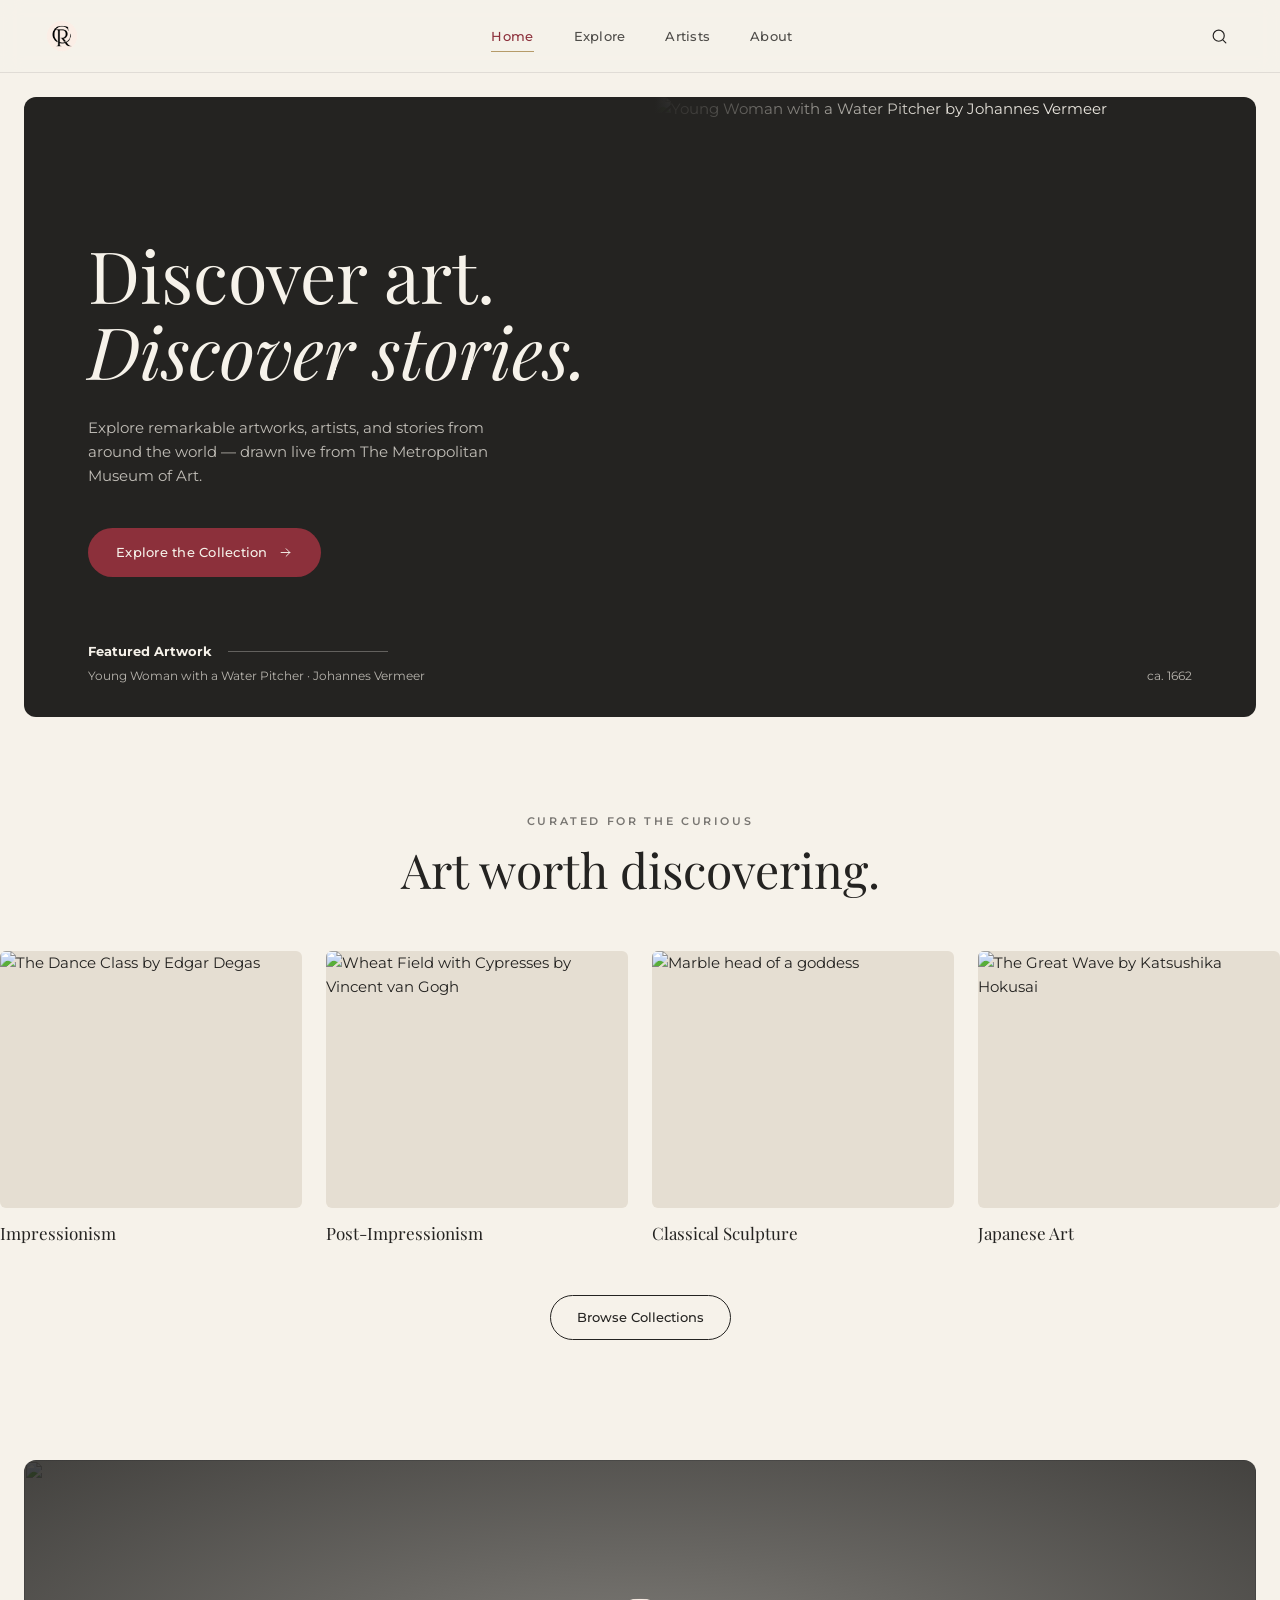
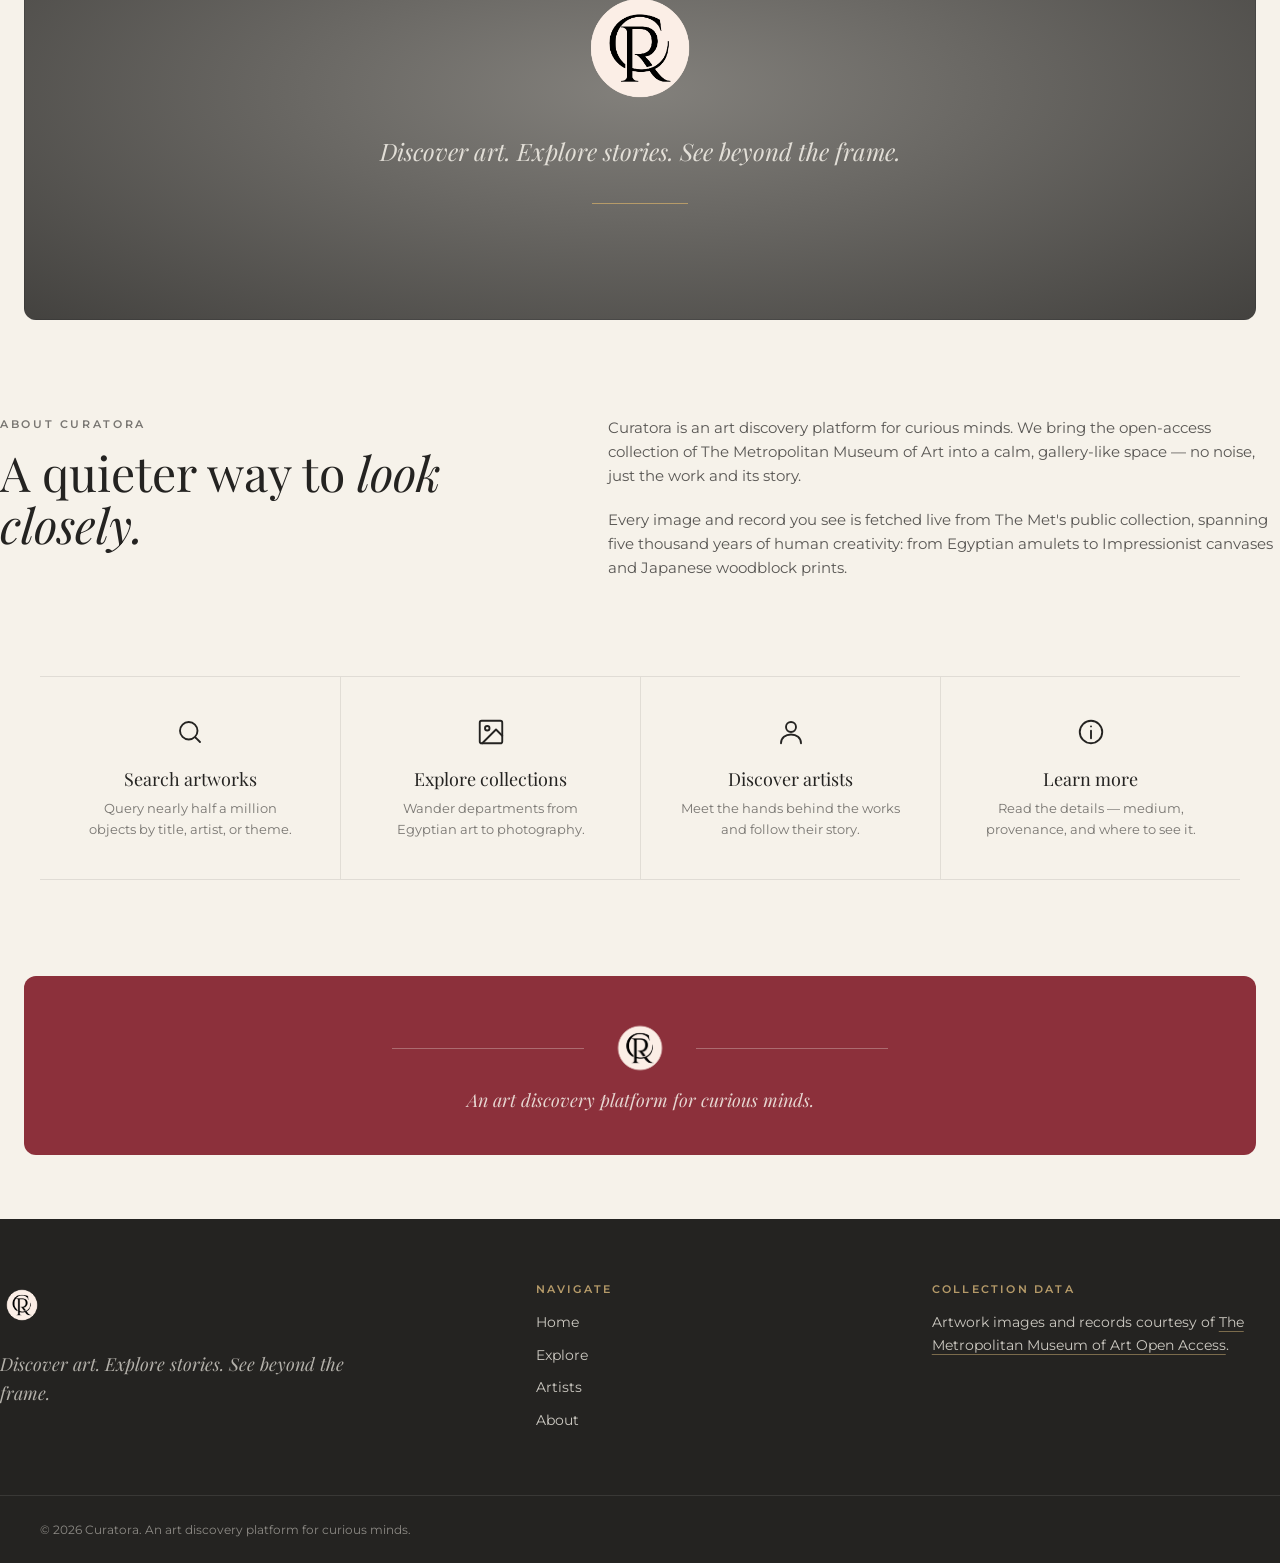
==== MIDTERM/index.html @ 81ebe9c3 "Midterm Project" ====
<!doctype html>
<html lang="en">

<head>
  <meta charset="UTF-8" />
  <meta name="viewport" content="width=device-width, initial-scale=1.0" />
  <title>Curatora · Discover art</title>
  <link rel="icon" type="image/png" href="assets/images/curatora-logo.png" />
  <link rel="stylesheet" href="assets/style.css" />
</head>

<body data-page="home">
  <header class="site-header">
    <div class="container header-inner">
      <a href="index.html" class="logo"><img class="logo-image" src="assets/images/curatora-logo.png"
          alt="Curatora" /></a>
      <nav class="nav" aria-label="Primary">
        <a href="index.html" data-nav="home">Home</a>
        <a href="explore.html" data-nav="explore">Explore</a>
        <a href="artist.html" data-nav="artist">Artists</a>
        <a href="index.html#about">About</a>
      </nav>
      <div class="header-actions">
        <a href="explore.html" class="icon-btn" aria-label="Search artworks">
          <svg width="19" height="19" viewBox="0 0 24 24" fill="none" stroke="currentColor" stroke-width="1.5"
            stroke-linecap="round">
            <circle cx="11" cy="11" r="7" />
            <path d="m20 20-3.5-3.5" />
          </svg>
        </a>
        <button class="icon-btn menu-toggle" aria-label="Open menu" aria-expanded="false">
          <svg width="18" height="18" viewBox="0 0 24 24" fill="none" stroke="currentColor" stroke-width="1.5"
            stroke-linecap="round">
            <path d="M4 7h16M4 12h16M4 17h16" />
          </svg>
        </button>
      </div>
    </div>
    <nav class="mobile-nav" aria-label="Mobile">
      <a href="index.html" data-nav="home">Home</a>
      <a href="explore.html" data-nav="explore">Explore</a>
      <a href="artist.html" data-nav="artist">Artists</a>
      <a href="index.html#about">About</a>
    </nav>
  </header>

  <main>
    <section class="frame">
      <div class="hero">
        <div class="hero-text">
          <h1 class="fade-up">Discover art.<br /><em>Discover stories.</em></h1>
          <p class="fade-up" style="animation-delay:120ms">Explore remarkable artworks, artists, and stories from around
            the world — drawn live from The Metropolitan Museum of Art.</p>
          <div class="fade-up" style="animation-delay:220ms">
            <a href="explore.html" class="btn">Explore the Collection <svg width="15" height="15" viewBox="0 0 24 24"
                fill="none" stroke="currentColor" stroke-width="1.5" stroke-linecap="round" stroke-linejoin="round">
                <path d="M5 12h14M13 6l6 6-6 6" />
              </svg></a>
          </div>
        </div>
        <div class="hero-media">
          <img src="https://images.metmuseum.org/CRDImages/ep/web-large/DP353257.jpg"
            alt="Young Woman with a Water Pitcher by Johannes Vermeer" />
        </div>
        <a href="artwork.html?id=437881" class="hero-featured">
          <span>
            <strong>Featured Artwork</strong>
            Young Woman with a Water Pitcher · Johannes Vermeer
          </span>
          <span>ca. 1662</span>
        </a>
      </div>
    </section>

    <section class="container section">
      <div class="center">
        <p class="eyebrow">Curated for the curious</p>
        <h2 class="section-title">Art worth discovering.</h2>
      </div>
      <div class="categories">
        <a class="category" href="explore.html?q=impressionism&amp;dept=11">
          <div class="media"><img src="https://images.metmuseum.org/CRDImages/ep/web-large/DP-20101-001.jpg"
              alt="The Dance Class by Edgar Degas" loading="lazy" /></div>
          <p>Impressionism <svg width="15" height="15" viewBox="0 0 24 24" fill="none" stroke="currentColor"
              stroke-width="1.5" stroke-linecap="round" stroke-linejoin="round">
              <path d="M5 12h14M13 6l6 6-6 6" />
            </svg></p>
        </a>
        <a class="category" href="explore.html?q=van%20gogh&amp;dept=11">
          <div class="media"><img src="https://images.metmuseum.org/CRDImages/ep/web-large/DP-42549-001.jpg"
              alt="Wheat Field with Cypresses by Vincent van Gogh" loading="lazy" /></div>
          <p>Post-Impressionism <svg width="15" height="15" viewBox="0 0 24 24" fill="none" stroke="currentColor"
              stroke-width="1.5" stroke-linecap="round" stroke-linejoin="round">
              <path d="M5 12h14M13 6l6 6-6 6" />
            </svg></p>
        </a>
        <a class="category" href="explore.html?q=marble&amp;dept=13">
          <div class="media"><img src="https://images.metmuseum.org/CRDImages/gr/web-large/gr10.124.1.R.jpg"
              alt="Marble head of a goddess" loading="lazy" /></div>
          <p>Classical Sculpture <svg width="15" height="15" viewBox="0 0 24 24" fill="none" stroke="currentColor"
              stroke-width="1.5" stroke-linecap="round" stroke-linejoin="round">
              <path d="M5 12h14M13 6l6 6-6 6" />
            </svg></p>
        </a>
        <a class="category" href="explore.html?q=japan&amp;dept=6">
          <div class="media"><img src="https://images.metmuseum.org/CRDImages/as/web-large/DP130155.jpg"
              alt="The Great Wave by Katsushika Hokusai" loading="lazy" /></div>
          <p>Japanese Art <svg width="15" height="15" viewBox="0 0 24 24" fill="none" stroke="currentColor"
              stroke-width="1.5" stroke-linecap="round" stroke-linejoin="round">
              <path d="M5 12h14M13 6l6 6-6 6" />
            </svg></p>
        </a>
      </div>
      <div class="center" style="margin-top:48px">
        <a href="explore.html" class="btn-outline">Browse Collections</a>
      </div>
    </section>

    <section class="highlights" id="highlights">
      <div class="container">
        <div class="section-head">
          <div>
            <p class="eyebrow">From The Met</p>
            <h2>Today's highlights</h2>
          </div>
          <a href="explore.html" class="text-link">View all artworks <svg width="15" height="15" viewBox="0 0 24 24"
              fill="none" stroke="currentColor" stroke-width="1.5" stroke-linecap="round" stroke-linejoin="round">
              <path d="M5 12h14M13 6l6 6-6 6" />
            </svg></a>
        </div>
        <div class="grid-4" id="highlights-grid"></div>
      </div>
    </section>

    <section class="frame">
      <div class="banner">
        <img
          src="https://images.unsplash.com/photo-1775598178978-475419aafea3?crop=entropy&amp;cs=tinysrgb&amp;fit=max&amp;fm=jpg&amp;q=80&amp;w=1800"
          alt="" />
        <div class="banner-inner">
          <img class="wordmark-logo" src="assets/images/curatora-logo.png" alt="Curatora" />
          <p class="tagline">Discover art. Explore stories. See beyond the frame.</p>
          <span class="gold-rule"></span>
        </div>
      </div>
    </section>

    <section class="about" id="about">
      <div class="container about-grid">
        <div>
          <p class="eyebrow">About Curatora</p>
          <h2>A quieter way to <em>look closely.</em></h2>
        </div>
        <div class="copy">
          <p>Curatora is an art discovery platform for curious minds. We bring the open-access collection of The
            Metropolitan Museum of Art into a calm, gallery-like space — no noise, just the work and its story.</p>
          <p>Every image and record you see is fetched live from The Met's public collection, spanning five thousand
            years of human creativity: from Egyptian amulets to Impressionist canvases and Japanese woodblock prints.
          </p>
        </div>
      </div>
      <div class="container">
        <div class="features">
          <div class="feature">
            <svg width="30" height="30" viewBox="0 0 24 24" fill="none" stroke="currentColor" stroke-width="1.5"
              stroke-linecap="round">
              <circle cx="11" cy="11" r="7" />
              <path d="m20 20-3.5-3.5" />
            </svg>
            <h3>Search artworks</h3>
            <p>Query nearly half a million objects by title, artist, or theme.</p>
          </div>
          <div class="feature">
            <svg width="30" height="30" viewBox="0 0 24 24" fill="none" stroke="currentColor" stroke-width="1.5"
              stroke-linecap="round" stroke-linejoin="round">
              <rect x="3" y="3" width="18" height="18" rx="1.5" />
              <circle cx="9" cy="9" r="1.8" />
              <path d="m21 15-5-5L5 21" />
            </svg>
            <h3>Explore collections</h3>
            <p>Wander departments from Egyptian art to photography.</p>
          </div>
          <div class="feature">
            <svg width="30" height="30" viewBox="0 0 24 24" fill="none" stroke="currentColor" stroke-width="1.5"
              stroke-linecap="round">
              <circle cx="12" cy="8" r="4" />
              <path d="M4 21c0-4.4 3.6-7 8-7s8 2.6 8 7" />
            </svg>
            <h3>Discover artists</h3>
            <p>Meet the hands behind the works and follow their story.</p>
          </div>
          <div class="feature">
            <svg width="30" height="30" viewBox="0 0 24 24" fill="none" stroke="currentColor" stroke-width="1.5"
              stroke-linecap="round">
              <circle cx="12" cy="12" r="9" />
              <path d="M12 11v6M12 7.5v.01" />
            </svg>
            <h3>Learn more</h3>
            <p>Read the details — medium, provenance, and where to see it.</p>
          </div>
        </div>
      </div>
      <div class="frame last" style="padding-top:96px">
        <div class="band">
          <div class="row"><span></span><img class="wordmark-logo" src="assets/images/curatora-logo.png"
              alt="Curatora" /><span></span></div>
          <p class="tagline">An art discovery platform for curious minds.</p>
        </div>
      </div>
    </section>
  </main>

  <footer class="site-footer">
    <div class="container footer-grid">
      <div>
        <a href="index.html" class="logo"><img class="logo-image" src="assets/images/curatora-logo.png"
            alt="Curatora" /></a>
        <p class="tagline">Discover art. Explore stories. See beyond the frame.</p>
      </div>
      <div>
        <h3>Navigate</h3>
        <ul>
          <li><a href="index.html">Home</a></li>
          <li><a href="explore.html">Explore</a></li>
          <li><a href="artist.html">Artists</a></li>
          <li><a href="index.html#about">About</a></li>
        </ul>
      </div>
      <div>
        <h3>Collection data</h3>
        <p>Artwork images and records courtesy of
          <a href="https://www.metmuseum.org/about-the-met/policies-and-documents/open-access" target="_blank"
            rel="noreferrer">The Metropolitan Museum of Art Open Access</a>.
        </p>
      </div>
    </div>
    <div class="footer-bottom">
      <div class="container">© <span id="year">2026</span> Curatora. An art discovery platform for curious minds.</div>
    </div>
  </footer>

  <script src="assets/main.js"></script>
</body>

</html>
---- MIDTERM/assets/style.css ----
@import url('https://fonts.googleapis.com/css2?family=Montserrat:wght@300;400;500;600&family=Playfair+Display:ital,wght@0,400;0,500;0,600;1,400;1,500&display=swap');

:root {
  --ivory: #f6f2ea;
  --charcoal: #242321;
  --burgundy: #8c303b;
  --burgundy-dark: #74262f;
  --gold: #b69b69;
  --beige: #e5ded2;
  --line: rgba(36, 35, 33, 0.1);
  --muted: rgba(36, 35, 33, 0.65);
  --serif: 'Playfair Display', Georgia, serif;
  --sans: 'Montserrat', system-ui, sans-serif;
}

*, *::before, *::after { box-sizing: border-box; }
* { margin: 0; padding: 0; }
html { scroll-behavior: smooth; }
body {
  background: var(--ivory);
  color: var(--charcoal);
  font-family: var(--sans);
  font-size: 15px;
  line-height: 1.6;
  -webkit-font-smoothing: antialiased;
  min-height: 100vh;
  display: flex;
  flex-direction: column;
}
main { flex: 1; }
img { display: block; max-width: 100%; }
a { color: inherit; text-decoration: none; }
button, input { font: inherit; color: inherit; }
button { cursor: pointer; background: none; border: 0; }
::selection { background: var(--burgundy); color: var(--ivory); }
h1, h2, h3 { font-family: var(--serif); font-weight: 400; line-height: 1.1; }
em { font-style: italic; }
.sr-only { position: absolute; width: 1px; height: 1px; overflow: hidden; clip: rect(0 0 0 0); white-space: nowrap; }

.container { max-width: 1280px; margin: 0 auto; padding: 0 24px; }
.frame { padding: 16px 16px 0; }
.frame > * { max-width: 1400px; margin: 0 auto; border-radius: 12px; overflow: hidden; }
@media (min-width: 768px) {
  .container { padding: 0 40px; }
  .frame { padding: 24px 24px 0; }
}

/* ---------- Header ---------- */
.site-header {
  position: sticky; top: 0; z-index: 40;
  background: rgba(246, 242, 234, 0.9);
  backdrop-filter: blur(10px);
  border-bottom: 1px solid var(--line);
}
.header-inner { height: 72px; display: flex; align-items: center; justify-content: space-between; }
.logo { display: inline-flex; align-items: center; }
.logo-image { display: block; width: 44px; height: 44px; object-fit: contain; }
.nav { display: none; gap: 40px; }
.nav a {
  position: relative; padding: 4px 0;
  font-size: 13px; font-weight: 500; letter-spacing: 0.02em;
  color: rgba(36, 35, 33, 0.8); transition: color 0.2s;
}
.nav a::after {
  content: ''; position: absolute; left: 0; bottom: -2px;
  height: 1px; width: 0; background: var(--gold); transition: width 0.3s;
}
.nav a:hover, .nav a.active { color: var(--burgundy); }
.nav a.active::after { width: 100%; }
.header-actions { display: flex; gap: 8px; }
.icon-btn {
  width: 40px; height: 40px; border-radius: 50%;
  display: grid; place-items: center; transition: background 0.2s;
}
.icon-btn:hover { background: var(--beige); }
.mobile-nav { display: none; border-top: 1px solid var(--line); padding: 12px 24px 16px; }
.mobile-nav.open { display: block; }
.mobile-nav a { display: block; padding: 10px 0; font-family: var(--serif); font-size: 20px; }
.mobile-nav a.active { color: var(--burgundy); }
@media (min-width: 768px) {
  .nav { display: flex; }
  .menu-toggle, .mobile-nav, .mobile-nav.open { display: none; }
}

/* ---------- Shared elements ---------- */
.eyebrow {
  font-size: 11px; font-weight: 600; letter-spacing: 0.24em;
  text-transform: uppercase; color: rgba(36, 35, 33, 0.6);
}
.btn {
  display: inline-flex; align-items: center; gap: 10px;
  background: var(--burgundy); color: var(--ivory);
  padding: 14px 28px; border-radius: 999px;
  font-size: 13px; font-weight: 500; letter-spacing: 0.02em;
  transition: background 0.2s;
}
.btn:hover { background: var(--burgundy-dark); }
.btn svg { transition: transform 0.2s; }
.btn:hover svg { transform: translateX(4px); }
.btn-outline {
  display: inline-flex; border: 1px solid var(--charcoal);
  padding: 11px 26px; border-radius: 999px;
  font-size: 13px; font-weight: 500; transition: all 0.2s;
}
.btn-outline:hover { background: var(--charcoal); color: var(--ivory); }
.btn-outline:disabled { opacity: 0.5; cursor: default; }
.text-link { display: inline-flex; align-items: center; gap: 8px; font-size: 13px; font-weight: 500; color: var(--burgundy); }
.center { text-align: center; }
.section { padding: 96px 0; }
.section-head { display: flex; flex-wrap: wrap; justify-content: space-between; align-items: flex-end; gap: 16px; }
.section-head h2 { font-size: 34px; margin-top: 10px; }

@keyframes fade-up { from { opacity: 0; transform: translateY(12px); } to { opacity: 1; transform: none; } }
.fade-up { animation: fade-up 0.7s cubic-bezier(0.2, 0.7, 0.2, 1) both; }
@keyframes pulse { 50% { opacity: 0.5; } }

/* ---------- Cards ---------- */
.card { display: block; animation: fade-up 0.6s both; }
.card-media { overflow: hidden; border-radius: 6px; background: var(--beige); }
.card-media img { width: 100%; transition: transform 0.7s ease-out; }
.card:hover .card-media img { transform: scale(1.04); }
.card h3 { margin-top: 12px; font-size: 17px; line-height: 1.35; transition: color 0.2s; }
.card:hover h3 { color: var(--burgundy); }
.card p { font-size: 12.5px; color: var(--muted); }
.card p span { opacity: 0.7; }
.card.cover .card-media img { aspect-ratio: 4 / 5; object-fit: cover; }
.card.square .card-media img { aspect-ratio: 1; object-fit: cover; }

.grid-4 { display: grid; grid-template-columns: repeat(2, 1fr); gap: 24px; margin-top: 40px; }
@media (min-width: 768px) { .grid-4 { grid-template-columns: repeat(4, 1fr); } }

.masonry { columns: 2; column-gap: 24px; }
.masonry > * { break-inside: avoid; margin-bottom: 32px; }
@media (min-width: 768px) { .masonry { columns: 3; } }
@media (min-width: 1024px) { .masonry { columns: 4; } }

.skeleton { animation: pulse 1.6s infinite; }
.skeleton .block { background: var(--beige); border-radius: 6px; height: 224px; }
.skeleton.tall .block { height: 320px; }
.skeleton .line { background: var(--beige); border-radius: 4px; height: 14px; margin-top: 12px; width: 75%; }
.skeleton .line.short { width: 50%; height: 11px; margin-top: 8px; }

.notice { max-width: 440px; margin: 0 auto; padding: 80px 0; text-align: center; }
.notice h2 { font-size: 26px; }
.notice p { margin-top: 12px; font-size: 14px; color: var(--muted); }
.notice a, .notice button { color: var(--burgundy); text-decoration: underline; text-underline-offset: 4px; }
.load-more { text-align: center; margin-top: 24px; }
.pagination { display: flex; justify-content: center; align-items: center; flex-wrap: wrap; gap: 8px; margin: 32px 0 64px; }
.pagination[hidden] { display: none; }
.page-button { min-width: 40px; height: 40px; padding: 0 12px; border: 1px solid var(--line); border-radius: 999px; font-size: 12px; transition: all 0.2s; }
.page-button:hover:not(:disabled) { border-color: var(--burgundy); color: var(--burgundy); }
.page-button.active { background: var(--burgundy); border-color: var(--burgundy); color: var(--ivory); }
.page-button:disabled { opacity: 0.4; cursor: default; }
.page-arrow { padding: 0 18px; }

/* ---------- Home ---------- */
.hero { position: relative; display: grid; background: var(--charcoal); color: var(--ivory); }
.hero-text { position: relative; z-index: 1; padding: 64px 32px; display: flex; flex-direction: column; justify-content: center; }
.hero h1 { font-size: 48px; line-height: 1.05; }
.hero p { margin: 28px 0 40px; max-width: 440px; color: rgba(246, 242, 234, 0.75); }
.hero-media { position: relative; min-height: 420px; }
.hero-media img { position: absolute; inset: 0; width: 100%; height: 100%; object-fit: cover; }
.hero-media::after { content: ''; position: absolute; inset: 0; background: linear-gradient(to top, var(--charcoal), transparent 50%); }
.hero-featured {
  position: relative; z-index: 1; display: flex; justify-content: space-between; align-items: flex-end;
  gap: 24px; padding: 24px 32px; font-size: 12px; color: rgba(246, 242, 234, 0.7);
  border-top: 1px solid rgba(246, 242, 234, 0.15);
}
.hero-featured strong { display: flex; align-items: center; gap: 16px; font-size: 13px; color: var(--ivory); margin-bottom: 4px; }
.hero-featured strong::after { content: ''; display: none; height: 1px; width: 160px; background: rgba(246, 242, 234, 0.3); transition: all 0.3s; }
.hero-featured:hover strong::after { width: 220px; background: var(--gold); }
@media (min-width: 768px) {
  .hero { grid-template-columns: 1.05fr 1fr; min-height: 620px; }
  .hero-text { padding: 64px; }
  .hero h1 { font-size: 72px; }
  .hero-media::after { background: linear-gradient(to right, var(--charcoal), rgba(36, 35, 33, 0.1) 45%, transparent); }
  .hero-featured { position: absolute; left: 64px; right: 64px; bottom: 0; padding: 32px 0; border: 0; }
  .hero-featured strong::after { display: block; }
}

.categories { display: grid; grid-template-columns: repeat(2, 1fr); gap: 20px; margin-top: 56px; }
@media (min-width: 768px) { .categories { grid-template-columns: repeat(4, 1fr); gap: 24px; } }
.category .media { aspect-ratio: 4 / 3.4; overflow: hidden; border-radius: 6px; background: var(--beige); }
.category img { width: 100%; height: 100%; object-fit: cover; transition: transform 0.7s; }
.category:hover img { transform: scale(1.05); }
.category p { margin-top: 12px; font-family: var(--serif); font-size: 17px; display: flex; justify-content: space-between; align-items: center; }
.category p svg { color: var(--burgundy); opacity: 0; transform: translateX(-8px); transition: all 0.3s; }
.category:hover p svg { opacity: 1; transform: none; }
.section-title { font-size: 40px; margin-top: 12px; }
@media (min-width: 768px) { .section-title { font-size: 48px; } }

.highlights { background: rgba(229, 222, 210, 0.4); border-top: 1px solid var(--line); border-bottom: 1px solid var(--line); padding: 80px 0; }

.banner { position: relative; min-height: 460px; display: flex; align-items: center; justify-content: center; text-align: center; color: var(--ivory); }
.banner img { position: absolute; inset: 0; width: 100%; height: 100%; object-fit: cover; }
.banner::before { content: ''; position: absolute; inset: 0; z-index: 1; background: radial-gradient(ellipse at center, rgba(36, 35, 33, 0.55), rgba(36, 35, 33, 0.85)); }
.banner-inner { position: relative; z-index: 2; padding: 0 24px; }
.banner .wordmark-logo { position: relative; inset: auto; width: 112px; height: 112px; margin: 0 auto; object-fit: contain; }
.tagline { font-family: var(--serif); font-style: italic; font-size: 20px; margin-top: 12px; opacity: 0.85; }
.gold-rule { display: block; width: 96px; height: 1px; background: var(--gold); margin: 32px auto 0; }
@media (min-width: 768px) { .banner .wordmark-logo { width: 144px; height: 144px; } .tagline { font-size: 24px; } }

.about { scroll-margin-top: 80px; }
.about-grid { display: grid; gap: 48px; padding: 96px 0; }
.about-grid h2 { font-size: 40px; margin-top: 12px; }
.about-grid .copy p { color: rgba(36, 35, 33, 0.75); }
.about-grid .copy p + p { margin-top: 20px; }
@media (min-width: 768px) { .about-grid { grid-template-columns: 1fr 1.2fr; } .about-grid h2 { font-size: 48px; } }
.features { display: grid; grid-template-columns: repeat(2, 1fr); border-top: 1px solid var(--line); border-bottom: 1px solid var(--line); }
.feature { padding: 40px 12px; text-align: center; }
.feature:nth-child(even) { border-left: 1px solid var(--line); }
.feature:nth-child(n + 3) { border-top: 1px solid var(--line); }
.feature svg { margin: 0 auto; }
.feature h3 { font-size: 18px; margin-top: 16px; }
.feature p { max-width: 220px; margin: 8px auto 0; font-size: 13px; color: rgba(36, 35, 33, 0.6); }
@media (min-width: 768px) {
  .features { grid-template-columns: repeat(4, 1fr); }
  .feature { padding: 40px 24px; }
  .feature + .feature { border-left: 1px solid var(--line); }
  .feature:nth-child(n + 3) { border-top: 0; }
}
.band { background: var(--burgundy); color: var(--ivory); text-align: center; padding: 40px 24px; }
.band .row { display: flex; align-items: center; justify-content: center; gap: 24px; }
.band .row span { display: none; height: 1px; flex: 1; max-width: 192px; background: rgba(246, 242, 234, 0.3); }
.band .wordmark-logo { display: block; width: 64px; height: 64px; object-fit: contain; }
.band .tagline { font-size: 18px; margin-top: 6px; }
@media (min-width: 768px) { .band .row span { display: block; } }
.frame.last { padding-bottom: 64px; }

/* ---------- Footer ---------- */
.site-footer { background: var(--charcoal); color: rgba(246, 242, 234, 0.8); }
.footer-grid { display: grid; gap: 48px; padding: 64px 0; }
@media (min-width: 768px) { .footer-grid { grid-template-columns: 1.4fr 1fr 1fr; } }
.site-footer .tagline { font-size: 18px; max-width: 360px; margin-top: 16px; }
.site-footer h3 { font-family: var(--sans); font-size: 11px; font-weight: 600; letter-spacing: 0.2em; text-transform: uppercase; color: var(--gold); }
.site-footer ul { list-style: none; margin-top: 16px; font-size: 14px; }
.site-footer li + li { margin-top: 10px; }
.site-footer a:hover { color: var(--ivory); }
.site-footer p { font-size: 14px; margin-top: 16px; }
.site-footer p a { text-decoration: underline; text-decoration-color: rgba(182, 155, 105, 0.6); text-underline-offset: 4px; }
.footer-bottom { border-top: 1px solid rgba(246, 242, 234, 0.1); padding: 24px 0; font-size: 12px; color: rgba(246, 242, 234, 0.5); }

/* ---------- Explore ---------- */
.page-hero { position: relative; background: var(--charcoal); color: var(--ivory); overflow: hidden; }
.page-hero img { position: absolute; inset: 0; width: 100%; height: 100%; object-fit: cover; object-position: 70% 40%; }
.page-hero::before { content: ''; position: absolute; inset: 0; z-index: 1; background: linear-gradient(to right, rgba(36, 35, 33, 0.95), rgba(36, 35, 33, 0.7) 50%, rgba(36, 35, 33, 0.1)); }
.page-hero .container { position: relative; z-index: 2; padding-top: 96px; padding-bottom: 96px; }
.page-hero h1 { font-size: 48px; line-height: 1.05; }
.page-hero p { margin-top: 20px; max-width: 280px; font-size: 14px; color: rgba(246, 242, 234, 0.8); }
@media (min-width: 768px) { .page-hero .container { padding-top: 128px; padding-bottom: 128px; } .page-hero h1 { font-size: 60px; } }

.search-bar {
  display: flex; align-items: center; gap: 8px;
  background: var(--ivory); border: 1px solid var(--line); border-radius: 999px;
  padding: 6px 6px 6px 20px;
}
.search-bar:focus-within { border-color: rgba(36, 35, 33, 0.4); }
.search-bar.floating { position: relative; z-index: 3; margin-top: -28px; box-shadow: 0 12px 40px -12px rgba(36, 35, 33, 0.25); }
.search-bar > svg { flex-shrink: 0; opacity: 0.5; }
.search-bar input { flex: 1; min-width: 0; background: none; border: 0; outline: 0; padding: 10px 4px; font-size: 14px; }
.search-bar input::placeholder { color: rgba(36, 35, 33, 0.45); }
.search-submit { width: 44px; height: 44px; flex-shrink: 0; border-radius: 50%; display: grid; place-items: center; background: var(--burgundy); color: var(--ivory); transition: background 0.2s; }
.search-submit:hover { background: var(--burgundy-dark); }
.search-clear { font-size: 12px; color: var(--muted); padding: 0 8px; }
.search-clear:hover { color: var(--burgundy); }

.chips { display: flex; flex-wrap: wrap; gap: 10px; margin-top: 32px; }
.chip { border: 1px solid rgba(36, 35, 33, 0.15); border-radius: 999px; padding: 8px 16px; font-size: 12.5px; font-weight: 500; color: rgba(36, 35, 33, 0.8); transition: all 0.2s; }
.chip:hover { border-color: rgba(36, 35, 33, 0.4); }
.chip.active { background: var(--burgundy); border-color: var(--burgundy); color: var(--ivory); }
.result-count { margin-top: 32px; padding-bottom: 16px; border-bottom: 1px solid var(--line); font-size: 13px; color: rgba(36, 35, 33, 0.6); }
.results { padding: 40px 0; }

/* ---------- Artwork ---------- */
.back-link { display: inline-flex; align-items: center; gap: 8px; margin-top: 32px; font-size: 12.5px; font-weight: 500; color: rgba(36, 35, 33, 0.6); }
.back-link:hover { color: var(--burgundy); }
.detail { display: grid; gap: 48px; padding: 40px 0; }
@media (min-width: 768px) { .detail { grid-template-columns: 1.15fr 1fr; gap: 64px; padding: 56px 0; } }
.detail-media { position: relative; min-height: 360px; display: flex; align-items: center; justify-content: center; background: rgba(229, 222, 210, 0.6); border-radius: 8px; padding: 24px; }
.detail-media img { max-height: 70vh; width: auto; border-radius: 2px; box-shadow: 0 24px 60px -20px rgba(36, 35, 33, 0.45); }
.expand { position: absolute; top: 16px; right: 16px; width: 40px; height: 40px; border-radius: 50%; display: grid; place-items: center; background: rgba(246, 242, 234, 0.9); opacity: 0; transition: opacity 0.2s; }
.detail-media:hover .expand, .expand:focus { opacity: 1; }
@media (min-width: 768px) { .detail-media { padding: 40px; } }
.thumbs { display: flex; gap: 12px; margin-top: 16px; overflow-x: auto; }
.thumbs button { width: 64px; height: 64px; flex-shrink: 0; border: 2px solid transparent; border-radius: 4px; overflow: hidden; opacity: 0.7; }
.thumbs button.active { border-color: var(--burgundy); opacity: 1; }
.thumbs img { width: 100%; height: 100%; object-fit: cover; }
.detail-info { padding-top: 16px; }
.badge { font-size: 11px; font-weight: 600; letter-spacing: 0.22em; text-transform: uppercase; color: var(--gold); margin-bottom: 16px; }
.detail-info h1 { font-size: 36px; line-height: 1.15; }
@media (min-width: 768px) { .detail-info h1 { font-size: 44px; } }
.detail-artist { display: inline-block; margin-top: 12px; font-family: var(--serif); font-size: 20px; color: rgba(36, 35, 33, 0.85); }
a.detail-artist:hover { color: var(--burgundy); }
.detail-bio { font-size: 13px; color: rgba(36, 35, 33, 0.55); margin-top: 4px; }
.detail-meta { font-size: 13px; color: rgba(36, 35, 33, 0.7); margin-top: 16px; }
.facts { margin-top: 32px; padding-top: 32px; border-top: 1px solid var(--line); }
.fact { display: flex; gap: 16px; font-size: 13.5px; }
.fact + .fact { margin-top: 16px; }
.fact svg { flex-shrink: 0; margin-top: 2px; opacity: 0.5; }
.fact dt { display: inline; font-weight: 500; }
.fact dd { display: inline; color: rgba(36, 35, 33, 0.7); }
.tags { display: flex; flex-wrap: wrap; gap: 8px; margin-top: 32px; }
.tag { border: 1px solid rgba(36, 35, 33, 0.15); border-radius: 999px; padding: 6px 12px; font-size: 12px; color: rgba(36, 35, 33, 0.75); transition: all 0.2s; }
.tag:hover { border-color: var(--burgundy); color: var(--burgundy); }
.detail-info .btn { margin-top: 40px; }
.related { border-top: 1px solid var(--line); padding: 64px 0; }
.related h2 { font-size: 30px; }

/* ---------- Artists ---------- */
.artists-intro { display: grid; gap: 40px; align-items: end; padding: 80px 0; border-bottom: 1px solid var(--line); }
.artists-intro h1 { font-size: 48px; margin-top: 16px; }
.artists-intro p { margin-top: 20px; max-width: 440px; color: rgba(36, 35, 33, 0.7); }
@media (min-width: 768px) { .artists-intro { grid-template-columns: 1.2fr 1fr; } .artists-intro h1 { font-size: 60px; } }
.artist-grid { display: grid; gap: 48px 32px; padding: 64px 0; }
@media (min-width: 640px) { .artist-grid { grid-template-columns: repeat(2, 1fr); } }
@media (min-width: 1024px) { .artist-grid { grid-template-columns: repeat(3, 1fr); } }
.artist-tile .media { position: relative; aspect-ratio: 4 / 3; border-radius: 6px; overflow: hidden; background: var(--beige); }
.artist-tile .media img { width: 100%; height: 100%; object-fit: cover; transition: transform 0.7s; animation: fade-up 0.6s both; }
.artist-tile:hover .media img { transform: scale(1.05); }
.artist-tile .num { position: absolute; top: 16px; left: 16px; background: rgba(246, 242, 234, 0.9); border-radius: 999px; padding: 4px 10px; font-size: 11px; font-weight: 500; }
.artist-tile .row { display: flex; justify-content: space-between; gap: 16px; margin-top: 16px; }
.artist-tile h2 { font-size: 24px; transition: color 0.2s; }
.artist-tile:hover h2 { color: var(--burgundy); }
.artist-tile .bio { font-size: 12.5px; color: rgba(36, 35, 33, 0.55); margin-top: 4px; min-height: 1.5em; }
.artist-tile .row svg { color: var(--burgundy); margin-top: 8px; flex-shrink: 0; transition: transform 0.2s; }
.artist-tile:hover .row svg { transform: translateX(4px); }

.profile-hero { background: var(--charcoal); color: var(--ivory); }
.profile-grid { display: grid; gap: 48px; align-items: center; padding: 64px 0; }
@media (min-width: 768px) { .profile-grid { grid-template-columns: 1fr 1.1fr; padding: 80px 0; } }
.profile-hero .crumb { font-size: 11px; font-weight: 600; letter-spacing: 0.24em; text-transform: uppercase; color: var(--gold); }
.profile-hero h1 { font-size: 48px; margin-top: 16px; line-height: 1.05; }
@media (min-width: 768px) { .profile-hero h1 { font-size: 60px; } }
.profile-hero .bio { font-family: var(--serif); font-style: italic; font-size: 18px; color: rgba(246, 242, 234, 0.75); margin-top: 16px; }
.profile-facts { display: grid; grid-template-columns: repeat(2, 1fr); gap: 24px; max-width: 380px; margin-top: 32px; padding-top: 24px; border-top: 1px solid rgba(246, 242, 234, 0.15); font-size: 14px; }
.profile-facts dt { font-size: 11px; letter-spacing: 0.18em; text-transform: uppercase; color: rgba(246, 242, 234, 0.5); }
.profile-facts dd { margin-top: 4px; }
.profile-hero .wiki { display: inline-flex; align-items: center; gap: 8px; margin-top: 32px; font-size: 13px; text-decoration: underline; text-decoration-color: rgba(182, 155, 105, 0.6); text-underline-offset: 4px; color: rgba(246, 242, 234, 0.8); }
.profile-lead img { margin: 0 auto; max-height: 460px; width: auto; border-radius: 2px; box-shadow: 0 30px 80px -20px rgba(0, 0, 0, 0.7); }
.profile-lead p { margin-top: 16px; text-align: center; font-size: 12px; color: rgba(246, 242, 234, 0.6); }
.profile-lead p em { font-family: var(--serif); font-size: 14px; }
.dark-skeleton { background: rgba(246, 242, 234, 0.1); border-radius: 6px; animation: pulse 1.6s infinite; }
.works-head { display: flex; justify-content: space-between; align-items: flex-end; gap: 16px; padding-bottom: 20px; border-bottom: 1px solid var(--line); }
.works-head h2 { font-size: 30px; }
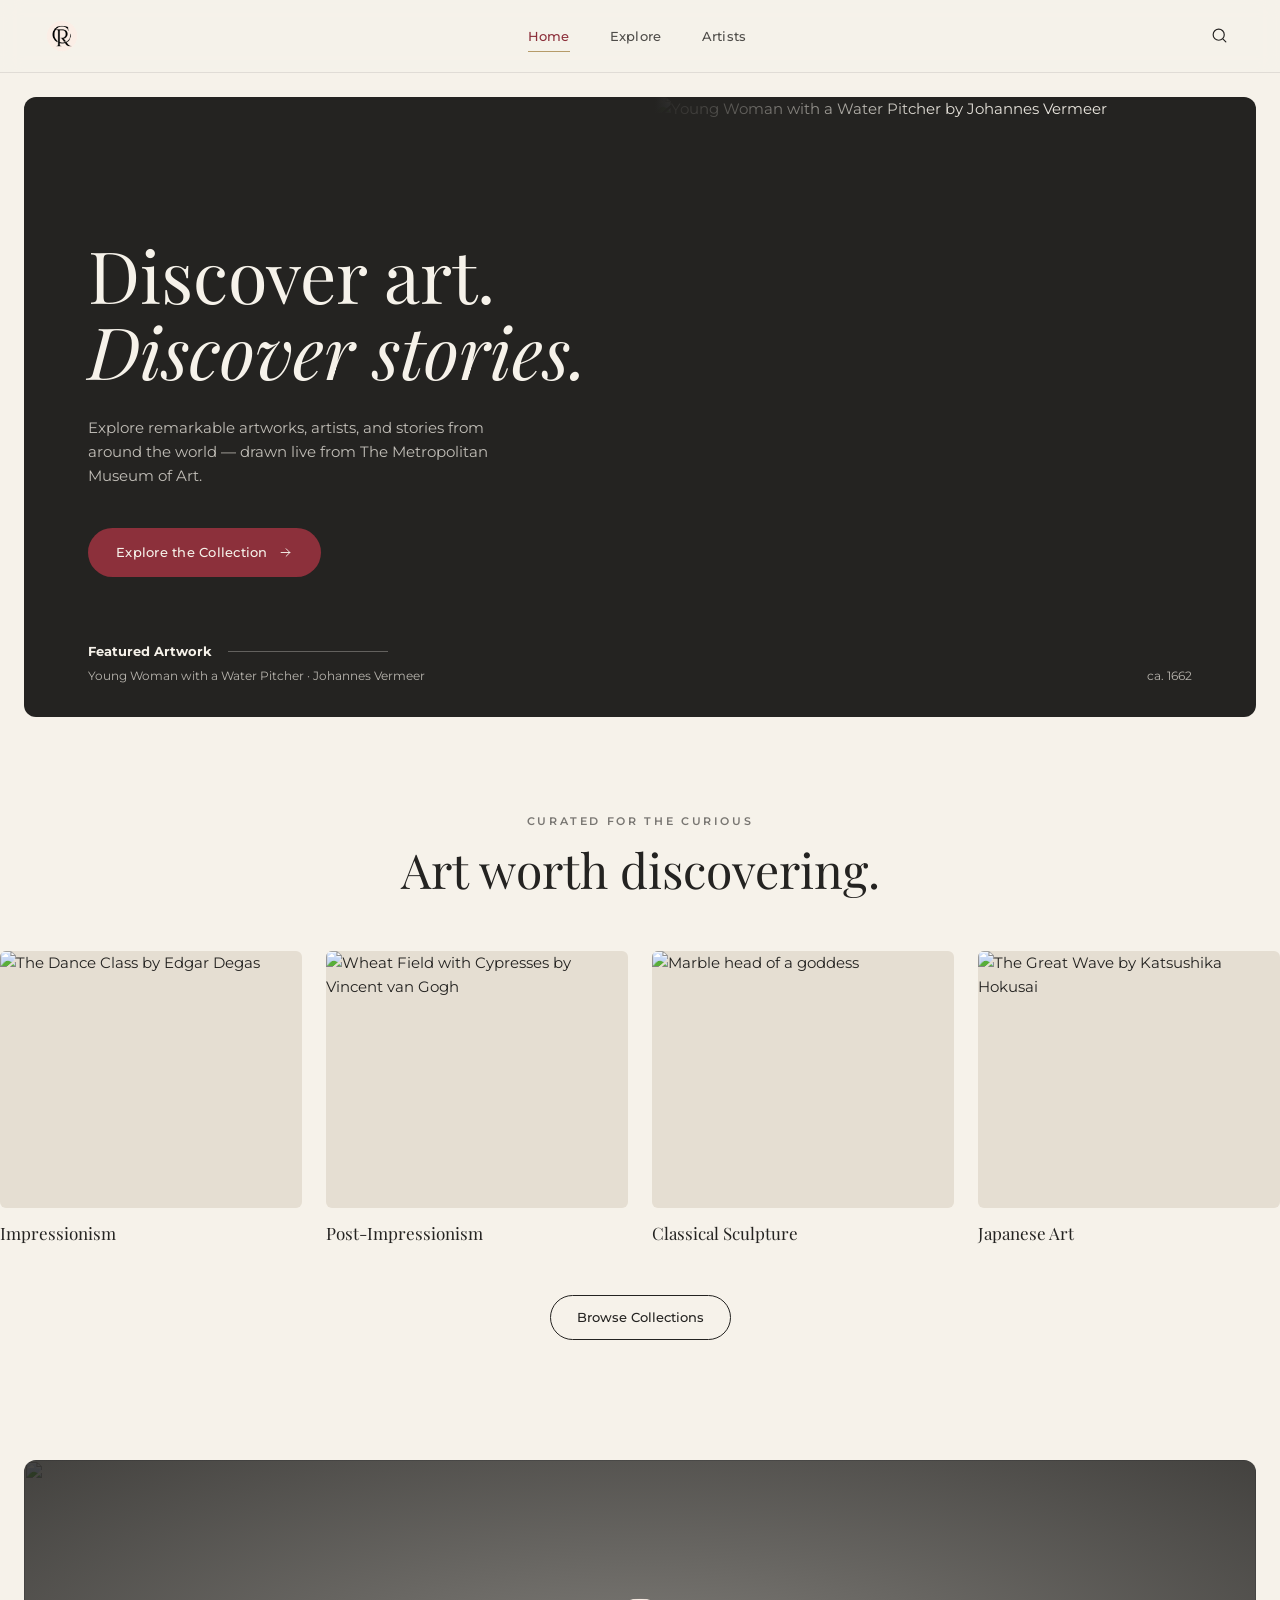
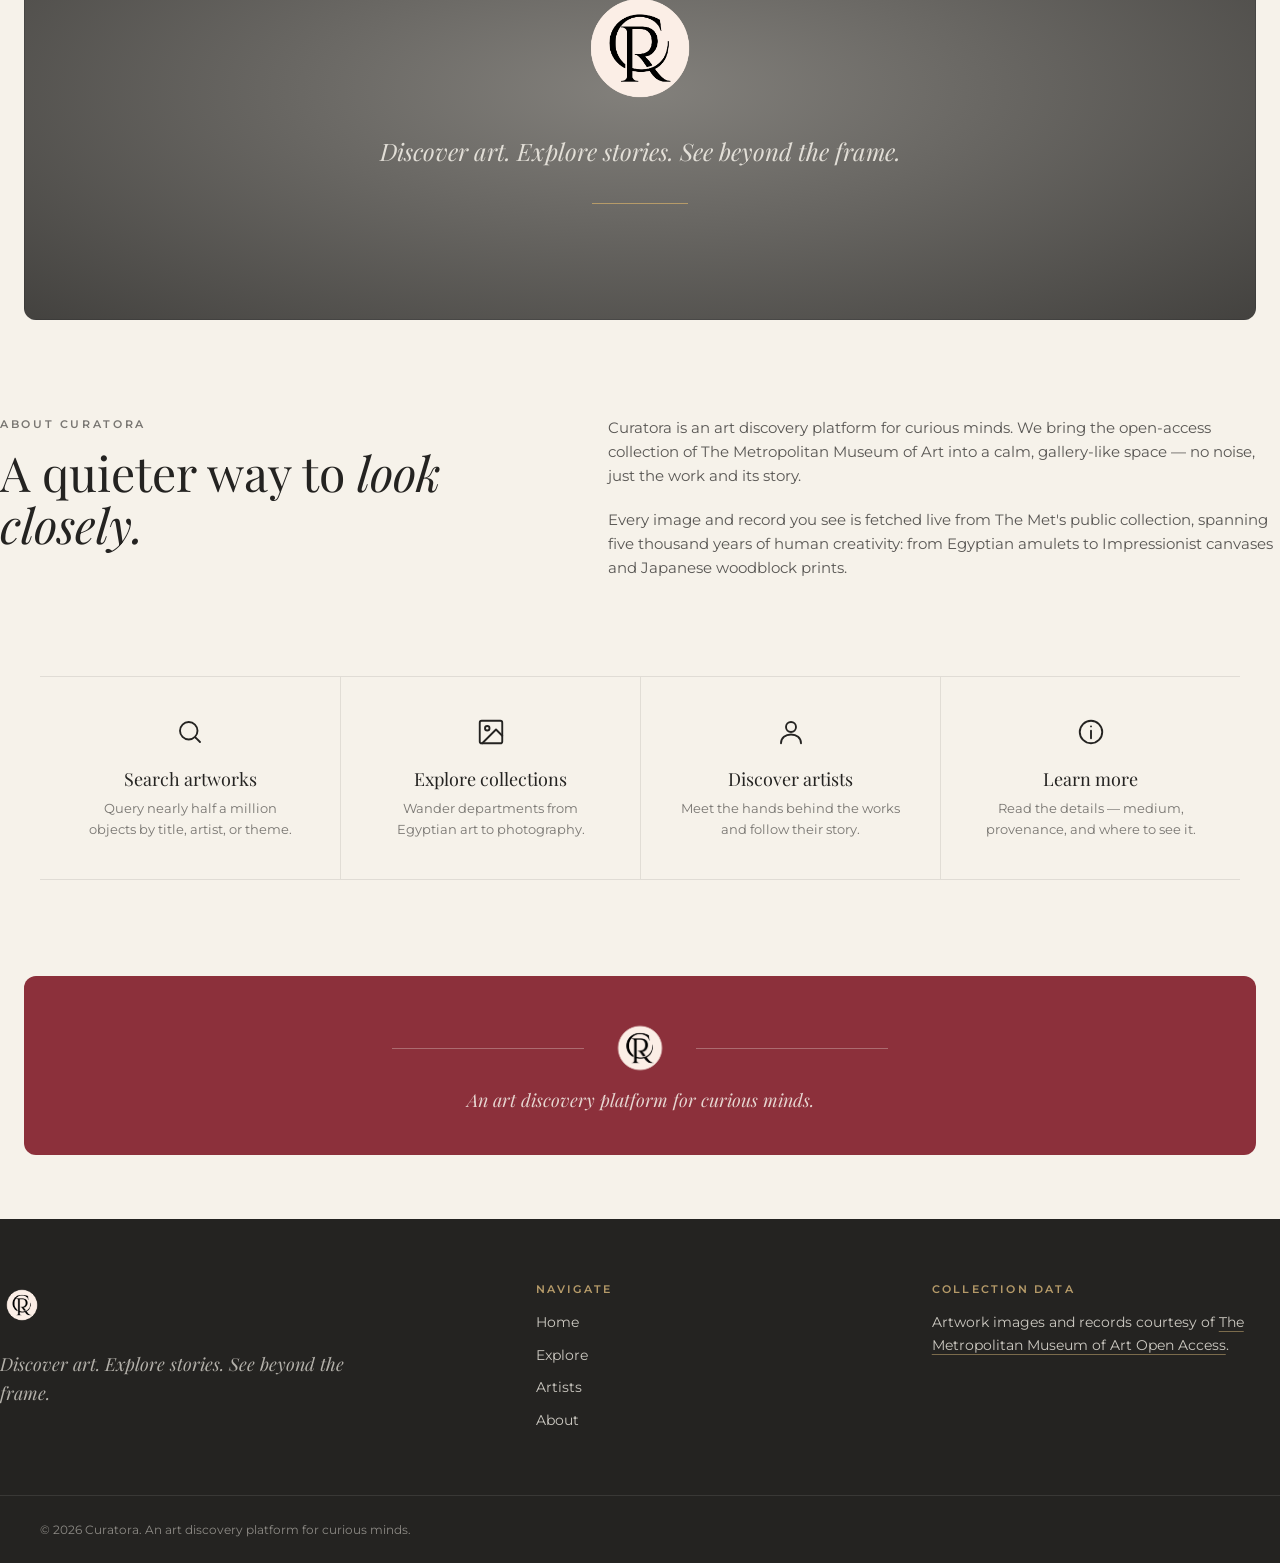
==== commit a4398202: "Refine navbar search layout and interaction" ====
--- a/MIDTERM/index.html
+++ b/MIDTERM/index.html
@@ -18,16 +18,15 @@
         <a href="index.html" data-nav="home">Home</a>
         <a href="explore.html" data-nav="explore">Explore</a>
         <a href="artist.html" data-nav="artist">Artists</a>
-        <a href="index.html#about">About</a>
       </nav>
       <div class="header-actions">
-        <a href="explore.html" class="icon-btn" aria-label="Search artworks">
+        <button type="button" class="icon-btn navbar-search-toggle" aria-label="Open search" aria-expanded="false">
           <svg width="19" height="19" viewBox="0 0 24 24" fill="none" stroke="currentColor" stroke-width="1.5"
             stroke-linecap="round">
             <circle cx="11" cy="11" r="7" />
             <path d="m20 20-3.5-3.5" />
           </svg>
-        </a>
+        </button>
         <button class="icon-btn menu-toggle" aria-label="Open menu" aria-expanded="false">
           <svg width="18" height="18" viewBox="0 0 24 24" fill="none" stroke="currentColor" stroke-width="1.5"
             stroke-linecap="round">
@@ -40,7 +39,6 @@
       <a href="index.html" data-nav="home">Home</a>
       <a href="explore.html" data-nav="explore">Explore</a>
       <a href="artist.html" data-nav="artist">Artists</a>
-      <a href="index.html#about">About</a>
     </nav>
   </header>
 
@@ -242,4 +240,4 @@
   <script src="assets/main.js"></script>
 </body>
 
-</html>+</html>
--- a/MIDTERM/assets/style.css
+++ b/MIDTERM/assets/style.css
@@ -13,9 +13,21 @@
   --sans: 'Montserrat', system-ui, sans-serif;
 }
 
-*, *::before, *::after { box-sizing: border-box; }
-* { margin: 0; padding: 0; }
-html { scroll-behavior: smooth; }
+*,
+*::before,
+*::after {
+  box-sizing: border-box;
+}
+
+* {
+  margin: 0;
+  padding: 0;
+}
+
+html {
+  scroll-behavior: smooth;
+}
+
 body {
   background: var(--ivory);
   color: var(--charcoal);
@@ -27,318 +39,1616 @@
   display: flex;
   flex-direction: column;
 }
-main { flex: 1; }
-img { display: block; max-width: 100%; }
-a { color: inherit; text-decoration: none; }
-button, input { font: inherit; color: inherit; }
-button { cursor: pointer; background: none; border: 0; }
-::selection { background: var(--burgundy); color: var(--ivory); }
-h1, h2, h3 { font-family: var(--serif); font-weight: 400; line-height: 1.1; }
-em { font-style: italic; }
-.sr-only { position: absolute; width: 1px; height: 1px; overflow: hidden; clip: rect(0 0 0 0); white-space: nowrap; }
-
-.container { max-width: 1280px; margin: 0 auto; padding: 0 24px; }
-.frame { padding: 16px 16px 0; }
-.frame > * { max-width: 1400px; margin: 0 auto; border-radius: 12px; overflow: hidden; }
-@media (min-width: 768px) {
-  .container { padding: 0 40px; }
-  .frame { padding: 24px 24px 0; }
-}
-
-/* ---------- Header ---------- */
+
+main {
+  flex: 1;
+}
+
+img {
+  display: block;
+  max-width: 100%;
+}
+
+a {
+  color: inherit;
+  text-decoration: none;
+}
+
+button,
+input {
+  font: inherit;
+  color: inherit;
+}
+
+button {
+  cursor: pointer;
+  background: none;
+  border: 0;
+}
+
+::selection {
+  background: var(--burgundy);
+  color: var(--ivory);
+}
+
+h1,
+h2,
+h3 {
+  font-family: var(--serif);
+  font-weight: 400;
+  line-height: 1.1;
+}
+
+em {
+  font-style: italic;
+}
+
+.sr-only {
+  position: absolute;
+  width: 1px;
+  height: 1px;
+  overflow: hidden;
+  clip: rect(0 0 0 0);
+  white-space: nowrap;
+}
+
+.container {
+  max-width: 1280px;
+  margin: 0 auto;
+  padding: 0 24px;
+}
+
+.frame {
+  padding: 16px 16px 0;
+}
+
+.frame>* {
+  max-width: 1400px;
+  margin: 0 auto;
+  border-radius: 12px;
+  overflow: hidden;
+}
+
+@media (min-width: 768px) {
+  .container {
+    padding: 0 40px;
+  }
+
+  .frame {
+    padding: 24px 24px 0;
+  }
+}
+
 .site-header {
-  position: sticky; top: 0; z-index: 40;
+  position: sticky;
+  top: 0;
+  z-index: 40;
   background: rgba(246, 242, 234, 0.9);
   backdrop-filter: blur(10px);
   border-bottom: 1px solid var(--line);
 }
-.header-inner { height: 72px; display: flex; align-items: center; justify-content: space-between; }
-.logo { display: inline-flex; align-items: center; }
-.logo-image { display: block; width: 44px; height: 44px; object-fit: contain; }
-.nav { display: none; gap: 40px; }
+
+.header-inner {
+  height: 72px;
+  display: flex;
+  align-items: center;
+  justify-content: space-between;
+}
+
+.logo {
+  display: inline-flex;
+  align-items: center;
+}
+
+.logo-image {
+  display: block;
+  width: 44px;
+  height: 44px;
+  object-fit: contain;
+}
+
+.nav {
+  display: none;
+  gap: 40px;
+}
+
 .nav a {
-  position: relative; padding: 4px 0;
-  font-size: 13px; font-weight: 500; letter-spacing: 0.02em;
-  color: rgba(36, 35, 33, 0.8); transition: color 0.2s;
-}
+  position: relative;
+  padding: 4px 0;
+  font-size: 13px;
+  font-weight: 500;
+  letter-spacing: 0.02em;
+  color: rgba(36, 35, 33, 0.8);
+  transition: color 0.2s;
+}
+
 .nav a::after {
-  content: ''; position: absolute; left: 0; bottom: -2px;
-  height: 1px; width: 0; background: var(--gold); transition: width 0.3s;
-}
-.nav a:hover, .nav a.active { color: var(--burgundy); }
-.nav a.active::after { width: 100%; }
-.header-actions { display: flex; gap: 8px; }
+  content: '';
+  position: absolute;
+  left: 0;
+  bottom: -2px;
+  height: 1px;
+  width: 0;
+  background: var(--gold);
+  transition: width 0.3s;
+}
+
+.nav a:hover,
+.nav a.active {
+  color: var(--burgundy);
+}
+
+.nav a.active::after {
+  width: 100%;
+}
+
+.header-actions {
+  display: flex;
+  align-items: center;
+  gap: 8px;
+}
+
+.search-bar.navbar-search {
+  flex: 0 0 0;
+  width: 0;
+  min-width: 0;
+  margin: 0;
+  padding: 0;
+  overflow: hidden;
+  border-color: transparent;
+  opacity: 0;
+  pointer-events: none;
+  transition: width 0.28s ease, flex-basis 0.28s ease, margin 0.28s ease, padding 0.28s ease, opacity 0.2s ease;
+}
+
+.search-bar.navbar-search.is-open {
+  flex-basis: min(320px, 55vw);
+  width: min(320px, 55vw);
+  margin-right: 8px;
+  padding: 4px;
+  border-color: var(--line);
+  opacity: 1;
+  pointer-events: auto;
+}
+
+.search-bar.navbar-search input {
+  width: 100%;
+  min-width: 0;
+  padding-left: 8px;
+}
+
 .icon-btn {
-  width: 40px; height: 40px; border-radius: 50%;
-  display: grid; place-items: center; transition: background 0.2s;
-}
-.icon-btn:hover { background: var(--beige); }
-.mobile-nav { display: none; border-top: 1px solid var(--line); padding: 12px 24px 16px; }
-.mobile-nav.open { display: block; }
-.mobile-nav a { display: block; padding: 10px 0; font-family: var(--serif); font-size: 20px; }
-.mobile-nav a.active { color: var(--burgundy); }
-@media (min-width: 768px) {
-  .nav { display: flex; }
-  .menu-toggle, .mobile-nav, .mobile-nav.open { display: none; }
-}
-
-/* ---------- Shared elements ---------- */
+  width: 40px;
+  height: 40px;
+  border-radius: 50%;
+  display: grid;
+  place-items: center;
+  transition: background 0.2s;
+}
+
+.icon-btn:hover {
+  background: var(--beige);
+}
+
+.mobile-nav {
+  display: none;
+  border-top: 1px solid var(--line);
+  padding: 12px 24px 16px;
+}
+
+.mobile-nav.open {
+  display: block;
+}
+
+.mobile-nav a {
+  display: block;
+  padding: 10px 0;
+  font-family: var(--serif);
+  font-size: 20px;
+}
+
+.mobile-nav a.active {
+  color: var(--burgundy);
+}
+
+@media (min-width: 768px) {
+  .nav {
+    display: flex;
+  }
+
+  .menu-toggle,
+  .mobile-nav,
+  .mobile-nav.open {
+    display: none;
+  }
+}
+
 .eyebrow {
-  font-size: 11px; font-weight: 600; letter-spacing: 0.24em;
-  text-transform: uppercase; color: rgba(36, 35, 33, 0.6);
-}
+  font-size: 11px;
+  font-weight: 600;
+  letter-spacing: 0.24em;
+  text-transform: uppercase;
+  color: rgba(36, 35, 33, 0.6);
+}
+
 .btn {
-  display: inline-flex; align-items: center; gap: 10px;
-  background: var(--burgundy); color: var(--ivory);
-  padding: 14px 28px; border-radius: 999px;
-  font-size: 13px; font-weight: 500; letter-spacing: 0.02em;
+  display: inline-flex;
+  align-items: center;
+  gap: 10px;
+  background: var(--burgundy);
+  color: var(--ivory);
+  padding: 14px 28px;
+  border-radius: 999px;
+  font-size: 13px;
+  font-weight: 500;
+  letter-spacing: 0.02em;
   transition: background 0.2s;
 }
-.btn:hover { background: var(--burgundy-dark); }
-.btn svg { transition: transform 0.2s; }
-.btn:hover svg { transform: translateX(4px); }
+
+.btn:hover {
+  background: var(--burgundy-dark);
+}
+
+.btn svg {
+  transition: transform 0.2s;
+}
+
+.btn:hover svg {
+  transform: translateX(4px);
+}
+
 .btn-outline {
-  display: inline-flex; border: 1px solid var(--charcoal);
-  padding: 11px 26px; border-radius: 999px;
-  font-size: 13px; font-weight: 500; transition: all 0.2s;
-}
-.btn-outline:hover { background: var(--charcoal); color: var(--ivory); }
-.btn-outline:disabled { opacity: 0.5; cursor: default; }
-.text-link { display: inline-flex; align-items: center; gap: 8px; font-size: 13px; font-weight: 500; color: var(--burgundy); }
-.center { text-align: center; }
-.section { padding: 96px 0; }
-.section-head { display: flex; flex-wrap: wrap; justify-content: space-between; align-items: flex-end; gap: 16px; }
-.section-head h2 { font-size: 34px; margin-top: 10px; }
-
-@keyframes fade-up { from { opacity: 0; transform: translateY(12px); } to { opacity: 1; transform: none; } }
-.fade-up { animation: fade-up 0.7s cubic-bezier(0.2, 0.7, 0.2, 1) both; }
-@keyframes pulse { 50% { opacity: 0.5; } }
-
-/* ---------- Cards ---------- */
-.card { display: block; animation: fade-up 0.6s both; }
-.card-media { overflow: hidden; border-radius: 6px; background: var(--beige); }
-.card-media img { width: 100%; transition: transform 0.7s ease-out; }
-.card:hover .card-media img { transform: scale(1.04); }
-.card h3 { margin-top: 12px; font-size: 17px; line-height: 1.35; transition: color 0.2s; }
-.card:hover h3 { color: var(--burgundy); }
-.card p { font-size: 12.5px; color: var(--muted); }
-.card p span { opacity: 0.7; }
-.card.cover .card-media img { aspect-ratio: 4 / 5; object-fit: cover; }
-.card.square .card-media img { aspect-ratio: 1; object-fit: cover; }
-
-.grid-4 { display: grid; grid-template-columns: repeat(2, 1fr); gap: 24px; margin-top: 40px; }
-@media (min-width: 768px) { .grid-4 { grid-template-columns: repeat(4, 1fr); } }
-
-.masonry { columns: 2; column-gap: 24px; }
-.masonry > * { break-inside: avoid; margin-bottom: 32px; }
-@media (min-width: 768px) { .masonry { columns: 3; } }
-@media (min-width: 1024px) { .masonry { columns: 4; } }
-
-.skeleton { animation: pulse 1.6s infinite; }
-.skeleton .block { background: var(--beige); border-radius: 6px; height: 224px; }
-.skeleton.tall .block { height: 320px; }
-.skeleton .line { background: var(--beige); border-radius: 4px; height: 14px; margin-top: 12px; width: 75%; }
-.skeleton .line.short { width: 50%; height: 11px; margin-top: 8px; }
-
-.notice { max-width: 440px; margin: 0 auto; padding: 80px 0; text-align: center; }
-.notice h2 { font-size: 26px; }
-.notice p { margin-top: 12px; font-size: 14px; color: var(--muted); }
-.notice a, .notice button { color: var(--burgundy); text-decoration: underline; text-underline-offset: 4px; }
-.load-more { text-align: center; margin-top: 24px; }
-.pagination { display: flex; justify-content: center; align-items: center; flex-wrap: wrap; gap: 8px; margin: 32px 0 64px; }
-.pagination[hidden] { display: none; }
-.page-button { min-width: 40px; height: 40px; padding: 0 12px; border: 1px solid var(--line); border-radius: 999px; font-size: 12px; transition: all 0.2s; }
-.page-button:hover:not(:disabled) { border-color: var(--burgundy); color: var(--burgundy); }
-.page-button.active { background: var(--burgundy); border-color: var(--burgundy); color: var(--ivory); }
-.page-button:disabled { opacity: 0.4; cursor: default; }
-.page-arrow { padding: 0 18px; }
-
-/* ---------- Home ---------- */
-.hero { position: relative; display: grid; background: var(--charcoal); color: var(--ivory); }
-.hero-text { position: relative; z-index: 1; padding: 64px 32px; display: flex; flex-direction: column; justify-content: center; }
-.hero h1 { font-size: 48px; line-height: 1.05; }
-.hero p { margin: 28px 0 40px; max-width: 440px; color: rgba(246, 242, 234, 0.75); }
-.hero-media { position: relative; min-height: 420px; }
-.hero-media img { position: absolute; inset: 0; width: 100%; height: 100%; object-fit: cover; }
-.hero-media::after { content: ''; position: absolute; inset: 0; background: linear-gradient(to top, var(--charcoal), transparent 50%); }
+  display: inline-flex;
+  border: 1px solid var(--charcoal);
+  padding: 11px 26px;
+  border-radius: 999px;
+  font-size: 13px;
+  font-weight: 500;
+  transition: all 0.2s;
+}
+
+.btn-outline:hover {
+  background: var(--charcoal);
+  color: var(--ivory);
+}
+
+.btn-outline:disabled {
+  opacity: 0.5;
+  cursor: default;
+}
+
+.text-link {
+  display: inline-flex;
+  align-items: center;
+  gap: 8px;
+  font-size: 13px;
+  font-weight: 500;
+  color: var(--burgundy);
+}
+
+.center {
+  text-align: center;
+}
+
+.section {
+  padding: 96px 0;
+}
+
+.section-head {
+  display: flex;
+  flex-wrap: wrap;
+  justify-content: space-between;
+  align-items: flex-end;
+  gap: 16px;
+}
+
+.section-head h2 {
+  font-size: 34px;
+  margin-top: 10px;
+}
+
+@keyframes fade-up {
+  from {
+    opacity: 0;
+    transform: translateY(12px);
+  }
+
+  to {
+    opacity: 1;
+    transform: none;
+  }
+}
+
+.fade-up {
+  animation: fade-up 0.7s cubic-bezier(0.2, 0.7, 0.2, 1) both;
+}
+
+@keyframes pulse {
+  50% {
+    opacity: 0.5;
+  }
+}
+
+.card {
+  display: block;
+  animation: fade-up 0.6s both;
+}
+
+.card-media {
+  overflow: hidden;
+  border-radius: 6px;
+  background: var(--beige);
+}
+
+.card-media img {
+  width: 100%;
+  transition: transform 0.7s ease-out;
+}
+
+.card:hover .card-media img {
+  transform: scale(1.04);
+}
+
+.card h3 {
+  margin-top: 12px;
+  font-size: 17px;
+  line-height: 1.35;
+  transition: color 0.2s;
+}
+
+.card:hover h3 {
+  color: var(--burgundy);
+}
+
+.card p {
+  font-size: 12.5px;
+  color: var(--muted);
+}
+
+.card p span {
+  opacity: 0.7;
+}
+
+.card.cover .card-media img {
+  aspect-ratio: 4 / 5;
+  object-fit: cover;
+}
+
+.card.square .card-media img {
+  aspect-ratio: 1;
+  object-fit: cover;
+}
+
+.grid-4 {
+  display: grid;
+  grid-template-columns: repeat(2, 1fr);
+  gap: 24px;
+  margin-top: 40px;
+}
+
+@media (min-width: 768px) {
+  .grid-4 {
+    grid-template-columns: repeat(4, 1fr);
+  }
+}
+
+.masonry {
+  columns: 2;
+  column-gap: 24px;
+}
+
+.masonry>* {
+  break-inside: avoid;
+  margin-bottom: 32px;
+}
+
+@media (min-width: 768px) {
+  .masonry {
+    columns: 3;
+  }
+}
+
+@media (min-width: 1024px) {
+  .masonry {
+    columns: 4;
+  }
+}
+
+.skeleton {
+  animation: pulse 1.6s infinite;
+}
+
+.skeleton .block {
+  background: var(--beige);
+  border-radius: 6px;
+  height: 224px;
+}
+
+.skeleton.tall .block {
+  height: 320px;
+}
+
+.skeleton .line {
+  background: var(--beige);
+  border-radius: 4px;
+  height: 14px;
+  margin-top: 12px;
+  width: 75%;
+}
+
+.skeleton .line.short {
+  width: 50%;
+  height: 11px;
+  margin-top: 8px;
+}
+
+.notice {
+  max-width: 440px;
+  margin: 0 auto;
+  padding: 80px 0;
+  text-align: center;
+}
+
+.notice h2 {
+  font-size: 26px;
+}
+
+.notice p {
+  margin-top: 12px;
+  font-size: 14px;
+  color: var(--muted);
+}
+
+.notice a,
+.notice button {
+  color: var(--burgundy);
+  text-decoration: underline;
+  text-underline-offset: 4px;
+}
+
+.temporary-unavailable {
+  margin: 20px 0;
+  text-align: center;
+  font-size: 13px;
+  color: var(--muted);
+}
+
+.load-more {
+  text-align: center;
+  margin-top: 24px;
+}
+
+.pagination {
+  display: flex;
+  justify-content: center;
+  align-items: center;
+  flex-wrap: wrap;
+  gap: 8px;
+  margin: 32px 0 64px;
+}
+
+.pagination[hidden] {
+  display: none;
+}
+
+.page-button {
+  min-width: 40px;
+  height: 40px;
+  padding: 0 12px;
+  border: 1px solid var(--line);
+  border-radius: 999px;
+  font-size: 12px;
+  transition: all 0.2s;
+}
+
+.page-button:hover:not(:disabled) {
+  border-color: var(--burgundy);
+  color: var(--burgundy);
+}
+
+.page-button.active {
+  background: var(--burgundy);
+  border-color: var(--burgundy);
+  color: var(--ivory);
+}
+
+.page-button:disabled {
+  opacity: 0.4;
+  cursor: default;
+}
+
+.page-arrow {
+  padding: 0 18px;
+}
+
+.hero {
+  position: relative;
+  display: grid;
+  background: var(--charcoal);
+  color: var(--ivory);
+}
+
+.hero-text {
+  position: relative;
+  z-index: 1;
+  padding: 64px 32px;
+  display: flex;
+  flex-direction: column;
+  justify-content: center;
+}
+
+.hero h1 {
+  font-size: 48px;
+  line-height: 1.05;
+}
+
+.hero p {
+  margin: 28px 0 40px;
+  max-width: 440px;
+  color: rgba(246, 242, 234, 0.75);
+}
+
+.hero-media {
+  position: relative;
+  min-height: 420px;
+}
+
+.hero-media img {
+  position: absolute;
+  inset: 0;
+  width: 100%;
+  height: 100%;
+  object-fit: cover;
+}
+
+.hero-media::after {
+  content: '';
+  position: absolute;
+  inset: 0;
+  background: linear-gradient(to top, var(--charcoal), transparent 50%);
+}
+
 .hero-featured {
-  position: relative; z-index: 1; display: flex; justify-content: space-between; align-items: flex-end;
-  gap: 24px; padding: 24px 32px; font-size: 12px; color: rgba(246, 242, 234, 0.7);
+  position: relative;
+  z-index: 1;
+  display: flex;
+  justify-content: space-between;
+  align-items: flex-end;
+  gap: 24px;
+  padding: 24px 32px;
+  font-size: 12px;
+  color: rgba(246, 242, 234, 0.7);
   border-top: 1px solid rgba(246, 242, 234, 0.15);
 }
-.hero-featured strong { display: flex; align-items: center; gap: 16px; font-size: 13px; color: var(--ivory); margin-bottom: 4px; }
-.hero-featured strong::after { content: ''; display: none; height: 1px; width: 160px; background: rgba(246, 242, 234, 0.3); transition: all 0.3s; }
-.hero-featured:hover strong::after { width: 220px; background: var(--gold); }
-@media (min-width: 768px) {
-  .hero { grid-template-columns: 1.05fr 1fr; min-height: 620px; }
-  .hero-text { padding: 64px; }
-  .hero h1 { font-size: 72px; }
-  .hero-media::after { background: linear-gradient(to right, var(--charcoal), rgba(36, 35, 33, 0.1) 45%, transparent); }
-  .hero-featured { position: absolute; left: 64px; right: 64px; bottom: 0; padding: 32px 0; border: 0; }
-  .hero-featured strong::after { display: block; }
-}
-
-.categories { display: grid; grid-template-columns: repeat(2, 1fr); gap: 20px; margin-top: 56px; }
-@media (min-width: 768px) { .categories { grid-template-columns: repeat(4, 1fr); gap: 24px; } }
-.category .media { aspect-ratio: 4 / 3.4; overflow: hidden; border-radius: 6px; background: var(--beige); }
-.category img { width: 100%; height: 100%; object-fit: cover; transition: transform 0.7s; }
-.category:hover img { transform: scale(1.05); }
-.category p { margin-top: 12px; font-family: var(--serif); font-size: 17px; display: flex; justify-content: space-between; align-items: center; }
-.category p svg { color: var(--burgundy); opacity: 0; transform: translateX(-8px); transition: all 0.3s; }
-.category:hover p svg { opacity: 1; transform: none; }
-.section-title { font-size: 40px; margin-top: 12px; }
-@media (min-width: 768px) { .section-title { font-size: 48px; } }
-
-.highlights { background: rgba(229, 222, 210, 0.4); border-top: 1px solid var(--line); border-bottom: 1px solid var(--line); padding: 80px 0; }
-
-.banner { position: relative; min-height: 460px; display: flex; align-items: center; justify-content: center; text-align: center; color: var(--ivory); }
-.banner img { position: absolute; inset: 0; width: 100%; height: 100%; object-fit: cover; }
-.banner::before { content: ''; position: absolute; inset: 0; z-index: 1; background: radial-gradient(ellipse at center, rgba(36, 35, 33, 0.55), rgba(36, 35, 33, 0.85)); }
-.banner-inner { position: relative; z-index: 2; padding: 0 24px; }
-.banner .wordmark-logo { position: relative; inset: auto; width: 112px; height: 112px; margin: 0 auto; object-fit: contain; }
-.tagline { font-family: var(--serif); font-style: italic; font-size: 20px; margin-top: 12px; opacity: 0.85; }
-.gold-rule { display: block; width: 96px; height: 1px; background: var(--gold); margin: 32px auto 0; }
-@media (min-width: 768px) { .banner .wordmark-logo { width: 144px; height: 144px; } .tagline { font-size: 24px; } }
-
-.about { scroll-margin-top: 80px; }
-.about-grid { display: grid; gap: 48px; padding: 96px 0; }
-.about-grid h2 { font-size: 40px; margin-top: 12px; }
-.about-grid .copy p { color: rgba(36, 35, 33, 0.75); }
-.about-grid .copy p + p { margin-top: 20px; }
-@media (min-width: 768px) { .about-grid { grid-template-columns: 1fr 1.2fr; } .about-grid h2 { font-size: 48px; } }
-.features { display: grid; grid-template-columns: repeat(2, 1fr); border-top: 1px solid var(--line); border-bottom: 1px solid var(--line); }
-.feature { padding: 40px 12px; text-align: center; }
-.feature:nth-child(even) { border-left: 1px solid var(--line); }
-.feature:nth-child(n + 3) { border-top: 1px solid var(--line); }
-.feature svg { margin: 0 auto; }
-.feature h3 { font-size: 18px; margin-top: 16px; }
-.feature p { max-width: 220px; margin: 8px auto 0; font-size: 13px; color: rgba(36, 35, 33, 0.6); }
-@media (min-width: 768px) {
-  .features { grid-template-columns: repeat(4, 1fr); }
-  .feature { padding: 40px 24px; }
-  .feature + .feature { border-left: 1px solid var(--line); }
-  .feature:nth-child(n + 3) { border-top: 0; }
-}
-.band { background: var(--burgundy); color: var(--ivory); text-align: center; padding: 40px 24px; }
-.band .row { display: flex; align-items: center; justify-content: center; gap: 24px; }
-.band .row span { display: none; height: 1px; flex: 1; max-width: 192px; background: rgba(246, 242, 234, 0.3); }
-.band .wordmark-logo { display: block; width: 64px; height: 64px; object-fit: contain; }
-.band .tagline { font-size: 18px; margin-top: 6px; }
-@media (min-width: 768px) { .band .row span { display: block; } }
-.frame.last { padding-bottom: 64px; }
-
-/* ---------- Footer ---------- */
-.site-footer { background: var(--charcoal); color: rgba(246, 242, 234, 0.8); }
-.footer-grid { display: grid; gap: 48px; padding: 64px 0; }
-@media (min-width: 768px) { .footer-grid { grid-template-columns: 1.4fr 1fr 1fr; } }
-.site-footer .tagline { font-size: 18px; max-width: 360px; margin-top: 16px; }
-.site-footer h3 { font-family: var(--sans); font-size: 11px; font-weight: 600; letter-spacing: 0.2em; text-transform: uppercase; color: var(--gold); }
-.site-footer ul { list-style: none; margin-top: 16px; font-size: 14px; }
-.site-footer li + li { margin-top: 10px; }
-.site-footer a:hover { color: var(--ivory); }
-.site-footer p { font-size: 14px; margin-top: 16px; }
-.site-footer p a { text-decoration: underline; text-decoration-color: rgba(182, 155, 105, 0.6); text-underline-offset: 4px; }
-.footer-bottom { border-top: 1px solid rgba(246, 242, 234, 0.1); padding: 24px 0; font-size: 12px; color: rgba(246, 242, 234, 0.5); }
-
-/* ---------- Explore ---------- */
-.page-hero { position: relative; background: var(--charcoal); color: var(--ivory); overflow: hidden; }
-.page-hero img { position: absolute; inset: 0; width: 100%; height: 100%; object-fit: cover; object-position: 70% 40%; }
-.page-hero::before { content: ''; position: absolute; inset: 0; z-index: 1; background: linear-gradient(to right, rgba(36, 35, 33, 0.95), rgba(36, 35, 33, 0.7) 50%, rgba(36, 35, 33, 0.1)); }
-.page-hero .container { position: relative; z-index: 2; padding-top: 96px; padding-bottom: 96px; }
-.page-hero h1 { font-size: 48px; line-height: 1.05; }
-.page-hero p { margin-top: 20px; max-width: 280px; font-size: 14px; color: rgba(246, 242, 234, 0.8); }
-@media (min-width: 768px) { .page-hero .container { padding-top: 128px; padding-bottom: 128px; } .page-hero h1 { font-size: 60px; } }
+
+.hero-featured strong {
+  display: flex;
+  align-items: center;
+  gap: 16px;
+  font-size: 13px;
+  color: var(--ivory);
+  margin-bottom: 4px;
+}
+
+.hero-featured strong::after {
+  content: '';
+  display: none;
+  height: 1px;
+  width: 160px;
+  background: rgba(246, 242, 234, 0.3);
+  transition: all 0.3s;
+}
+
+.hero-featured:hover strong::after {
+  width: 220px;
+  background: var(--gold);
+}
+
+@media (min-width: 768px) {
+  .hero {
+    grid-template-columns: 1.05fr 1fr;
+    min-height: 620px;
+  }
+
+  .hero-text {
+    padding: 64px;
+  }
+
+  .hero h1 {
+    font-size: 72px;
+  }
+
+  .hero-media::after {
+    background: linear-gradient(to right, var(--charcoal), rgba(36, 35, 33, 0.1) 45%, transparent);
+  }
+
+  .hero-featured {
+    position: absolute;
+    left: 64px;
+    right: 64px;
+    bottom: 0;
+    padding: 32px 0;
+    border: 0;
+  }
+
+  .hero-featured strong::after {
+    display: block;
+  }
+}
+
+.categories {
+  display: grid;
+  grid-template-columns: repeat(2, 1fr);
+  gap: 20px;
+  margin-top: 56px;
+}
+
+@media (min-width: 768px) {
+  .categories {
+    grid-template-columns: repeat(4, 1fr);
+    gap: 24px;
+  }
+}
+
+.category .media {
+  aspect-ratio: 4 / 3.4;
+  overflow: hidden;
+  border-radius: 6px;
+  background: var(--beige);
+}
+
+.category img {
+  width: 100%;
+  height: 100%;
+  object-fit: cover;
+  transition: transform 0.7s;
+}
+
+.category:hover img {
+  transform: scale(1.05);
+}
+
+.category p {
+  margin-top: 12px;
+  font-family: var(--serif);
+  font-size: 17px;
+  display: flex;
+  justify-content: space-between;
+  align-items: center;
+}
+
+.category p svg {
+  color: var(--burgundy);
+  opacity: 0;
+  transform: translateX(-8px);
+  transition: all 0.3s;
+}
+
+.category:hover p svg {
+  opacity: 1;
+  transform: none;
+}
+
+.section-title {
+  font-size: 40px;
+  margin-top: 12px;
+}
+
+@media (min-width: 768px) {
+  .section-title {
+    font-size: 48px;
+  }
+}
+
+.highlights {
+  background: rgba(229, 222, 210, 0.4);
+  border-top: 1px solid var(--line);
+  border-bottom: 1px solid var(--line);
+  padding: 80px 0;
+}
+
+.banner {
+  position: relative;
+  min-height: 460px;
+  display: flex;
+  align-items: center;
+  justify-content: center;
+  text-align: center;
+  color: var(--ivory);
+}
+
+.banner img {
+  position: absolute;
+  inset: 0;
+  width: 100%;
+  height: 100%;
+  object-fit: cover;
+}
+
+.banner::before {
+  content: '';
+  position: absolute;
+  inset: 0;
+  z-index: 1;
+  background: radial-gradient(ellipse at center, rgba(36, 35, 33, 0.55), rgba(36, 35, 33, 0.85));
+}
+
+.banner-inner {
+  position: relative;
+  z-index: 2;
+  padding: 0 24px;
+}
+
+.banner .wordmark-logo {
+  position: relative;
+  inset: auto;
+  width: 112px;
+  height: 112px;
+  margin: 0 auto;
+  object-fit: contain;
+}
+
+.tagline {
+  font-family: var(--serif);
+  font-style: italic;
+  font-size: 20px;
+  margin-top: 12px;
+  opacity: 0.85;
+}
+
+.gold-rule {
+  display: block;
+  width: 96px;
+  height: 1px;
+  background: var(--gold);
+  margin: 32px auto 0;
+}
+
+@media (min-width: 768px) {
+  .banner .wordmark-logo {
+    width: 144px;
+    height: 144px;
+  }
+
+  .tagline {
+    font-size: 24px;
+  }
+}
+
+.about {
+  scroll-margin-top: 80px;
+}
+
+.about-grid {
+  display: grid;
+  gap: 48px;
+  padding: 96px 0;
+}
+
+.about-grid h2 {
+  font-size: 40px;
+  margin-top: 12px;
+}
+
+.about-grid .copy p {
+  color: rgba(36, 35, 33, 0.75);
+}
+
+.about-grid .copy p+p {
+  margin-top: 20px;
+}
+
+@media (min-width: 768px) {
+  .about-grid {
+    grid-template-columns: 1fr 1.2fr;
+  }
+
+  .about-grid h2 {
+    font-size: 48px;
+  }
+}
+
+.features {
+  display: grid;
+  grid-template-columns: repeat(2, 1fr);
+  border-top: 1px solid var(--line);
+  border-bottom: 1px solid var(--line);
+}
+
+.feature {
+  padding: 40px 12px;
+  text-align: center;
+}
+
+.feature:nth-child(even) {
+  border-left: 1px solid var(--line);
+}
+
+.feature:nth-child(n + 3) {
+  border-top: 1px solid var(--line);
+}
+
+.feature svg {
+  margin: 0 auto;
+}
+
+.feature h3 {
+  font-size: 18px;
+  margin-top: 16px;
+}
+
+.feature p {
+  max-width: 220px;
+  margin: 8px auto 0;
+  font-size: 13px;
+  color: rgba(36, 35, 33, 0.6);
+}
+
+@media (min-width: 768px) {
+  .features {
+    grid-template-columns: repeat(4, 1fr);
+  }
+
+  .feature {
+    padding: 40px 24px;
+  }
+
+  .feature+.feature {
+    border-left: 1px solid var(--line);
+  }
+
+  .feature:nth-child(n + 3) {
+    border-top: 0;
+  }
+}
+
+.band {
+  background: var(--burgundy);
+  color: var(--ivory);
+  text-align: center;
+  padding: 40px 24px;
+}
+
+.band .row {
+  display: flex;
+  align-items: center;
+  justify-content: center;
+  gap: 24px;
+}
+
+.band .row span {
+  display: none;
+  height: 1px;
+  flex: 1;
+  max-width: 192px;
+  background: rgba(246, 242, 234, 0.3);
+}
+
+.band .wordmark-logo {
+  display: block;
+  width: 64px;
+  height: 64px;
+  object-fit: contain;
+}
+
+.band .tagline {
+  font-size: 18px;
+  margin-top: 6px;
+}
+
+@media (min-width: 768px) {
+  .band .row span {
+    display: block;
+  }
+}
+
+.frame.last {
+  padding-bottom: 64px;
+}
+
+.site-footer {
+  background: var(--charcoal);
+  color: rgba(246, 242, 234, 0.8);
+}
+
+.footer-grid {
+  display: grid;
+  gap: 48px;
+  padding: 64px 0;
+}
+
+@media (min-width: 768px) {
+  .footer-grid {
+    grid-template-columns: 1.4fr 1fr 1fr;
+  }
+}
+
+.site-footer .tagline {
+  font-size: 18px;
+  max-width: 360px;
+  margin-top: 16px;
+}
+
+.site-footer h3 {
+  font-family: var(--sans);
+  font-size: 11px;
+  font-weight: 600;
+  letter-spacing: 0.2em;
+  text-transform: uppercase;
+  color: var(--gold);
+}
+
+.site-footer ul {
+  list-style: none;
+  margin-top: 16px;
+  font-size: 14px;
+}
+
+.site-footer li+li {
+  margin-top: 10px;
+}
+
+.site-footer a:hover {
+  color: var(--ivory);
+}
+
+.site-footer p {
+  font-size: 14px;
+  margin-top: 16px;
+}
+
+.site-footer p a {
+  text-decoration: underline;
+  text-decoration-color: rgba(182, 155, 105, 0.6);
+  text-underline-offset: 4px;
+}
+
+.footer-bottom {
+  border-top: 1px solid rgba(246, 242, 234, 0.1);
+  padding: 24px 0;
+  font-size: 12px;
+  color: rgba(246, 242, 234, 0.5);
+}
+
+.page-hero {
+  position: relative;
+  background: var(--charcoal);
+  color: var(--ivory);
+  overflow: hidden;
+}
+
+.page-hero img {
+  position: absolute;
+  inset: 0;
+  width: 100%;
+  height: 100%;
+  object-fit: cover;
+  object-position: 70% 40%;
+}
+
+.page-hero::before {
+  content: '';
+  position: absolute;
+  inset: 0;
+  z-index: 1;
+  background: linear-gradient(to right, rgba(36, 35, 33, 0.95), rgba(36, 35, 33, 0.7) 50%, rgba(36, 35, 33, 0.1));
+}
+
+.page-hero .container {
+  position: relative;
+  z-index: 2;
+  padding-top: 96px;
+  padding-bottom: 96px;
+}
+
+.page-hero h1 {
+  font-size: 48px;
+  line-height: 1.05;
+}
+
+.page-hero p {
+  margin-top: 20px;
+  max-width: 280px;
+  font-size: 14px;
+  color: rgba(246, 242, 234, 0.8);
+}
+
+@media (min-width: 768px) {
+  .page-hero .container {
+    padding-top: 128px;
+    padding-bottom: 128px;
+  }
+
+  .page-hero h1 {
+    font-size: 60px;
+  }
+}
 
 .search-bar {
-  display: flex; align-items: center; gap: 8px;
-  background: var(--ivory); border: 1px solid var(--line); border-radius: 999px;
+  display: flex;
+  align-items: center;
+  gap: 8px;
+  background: var(--ivory);
+  border: 1px solid var(--line);
+  border-radius: 999px;
   padding: 6px 6px 6px 20px;
 }
-.search-bar:focus-within { border-color: rgba(36, 35, 33, 0.4); }
-.search-bar.floating { position: relative; z-index: 3; margin-top: -28px; box-shadow: 0 12px 40px -12px rgba(36, 35, 33, 0.25); }
-.search-bar > svg { flex-shrink: 0; opacity: 0.5; }
-.search-bar input { flex: 1; min-width: 0; background: none; border: 0; outline: 0; padding: 10px 4px; font-size: 14px; }
-.search-bar input::placeholder { color: rgba(36, 35, 33, 0.45); }
-.search-submit { width: 44px; height: 44px; flex-shrink: 0; border-radius: 50%; display: grid; place-items: center; background: var(--burgundy); color: var(--ivory); transition: background 0.2s; }
-.search-submit:hover { background: var(--burgundy-dark); }
-.search-clear { font-size: 12px; color: var(--muted); padding: 0 8px; }
-.search-clear:hover { color: var(--burgundy); }
-
-.chips { display: flex; flex-wrap: wrap; gap: 10px; margin-top: 32px; }
-.chip { border: 1px solid rgba(36, 35, 33, 0.15); border-radius: 999px; padding: 8px 16px; font-size: 12.5px; font-weight: 500; color: rgba(36, 35, 33, 0.8); transition: all 0.2s; }
-.chip:hover { border-color: rgba(36, 35, 33, 0.4); }
-.chip.active { background: var(--burgundy); border-color: var(--burgundy); color: var(--ivory); }
-.result-count { margin-top: 32px; padding-bottom: 16px; border-bottom: 1px solid var(--line); font-size: 13px; color: rgba(36, 35, 33, 0.6); }
-.results { padding: 40px 0; }
-
-/* ---------- Artwork ---------- */
-.back-link { display: inline-flex; align-items: center; gap: 8px; margin-top: 32px; font-size: 12.5px; font-weight: 500; color: rgba(36, 35, 33, 0.6); }
-.back-link:hover { color: var(--burgundy); }
-.detail { display: grid; gap: 48px; padding: 40px 0; }
-@media (min-width: 768px) { .detail { grid-template-columns: 1.15fr 1fr; gap: 64px; padding: 56px 0; } }
-.detail-media { position: relative; min-height: 360px; display: flex; align-items: center; justify-content: center; background: rgba(229, 222, 210, 0.6); border-radius: 8px; padding: 24px; }
-.detail-media img { max-height: 70vh; width: auto; border-radius: 2px; box-shadow: 0 24px 60px -20px rgba(36, 35, 33, 0.45); }
-.expand { position: absolute; top: 16px; right: 16px; width: 40px; height: 40px; border-radius: 50%; display: grid; place-items: center; background: rgba(246, 242, 234, 0.9); opacity: 0; transition: opacity 0.2s; }
-.detail-media:hover .expand, .expand:focus { opacity: 1; }
-@media (min-width: 768px) { .detail-media { padding: 40px; } }
-.thumbs { display: flex; gap: 12px; margin-top: 16px; overflow-x: auto; }
-.thumbs button { width: 64px; height: 64px; flex-shrink: 0; border: 2px solid transparent; border-radius: 4px; overflow: hidden; opacity: 0.7; }
-.thumbs button.active { border-color: var(--burgundy); opacity: 1; }
-.thumbs img { width: 100%; height: 100%; object-fit: cover; }
-.detail-info { padding-top: 16px; }
-.badge { font-size: 11px; font-weight: 600; letter-spacing: 0.22em; text-transform: uppercase; color: var(--gold); margin-bottom: 16px; }
-.detail-info h1 { font-size: 36px; line-height: 1.15; }
-@media (min-width: 768px) { .detail-info h1 { font-size: 44px; } }
-.detail-artist { display: inline-block; margin-top: 12px; font-family: var(--serif); font-size: 20px; color: rgba(36, 35, 33, 0.85); }
-a.detail-artist:hover { color: var(--burgundy); }
-.detail-bio { font-size: 13px; color: rgba(36, 35, 33, 0.55); margin-top: 4px; }
-.detail-meta { font-size: 13px; color: rgba(36, 35, 33, 0.7); margin-top: 16px; }
-.facts { margin-top: 32px; padding-top: 32px; border-top: 1px solid var(--line); }
-.fact { display: flex; gap: 16px; font-size: 13.5px; }
-.fact + .fact { margin-top: 16px; }
-.fact svg { flex-shrink: 0; margin-top: 2px; opacity: 0.5; }
-.fact dt { display: inline; font-weight: 500; }
-.fact dd { display: inline; color: rgba(36, 35, 33, 0.7); }
-.tags { display: flex; flex-wrap: wrap; gap: 8px; margin-top: 32px; }
-.tag { border: 1px solid rgba(36, 35, 33, 0.15); border-radius: 999px; padding: 6px 12px; font-size: 12px; color: rgba(36, 35, 33, 0.75); transition: all 0.2s; }
-.tag:hover { border-color: var(--burgundy); color: var(--burgundy); }
-.detail-info .btn { margin-top: 40px; }
-.related { border-top: 1px solid var(--line); padding: 64px 0; }
-.related h2 { font-size: 30px; }
-
-/* ---------- Artists ---------- */
-.artists-intro { display: grid; gap: 40px; align-items: end; padding: 80px 0; border-bottom: 1px solid var(--line); }
-.artists-intro h1 { font-size: 48px; margin-top: 16px; }
-.artists-intro p { margin-top: 20px; max-width: 440px; color: rgba(36, 35, 33, 0.7); }
-@media (min-width: 768px) { .artists-intro { grid-template-columns: 1.2fr 1fr; } .artists-intro h1 { font-size: 60px; } }
-.artist-grid { display: grid; gap: 48px 32px; padding: 64px 0; }
-@media (min-width: 640px) { .artist-grid { grid-template-columns: repeat(2, 1fr); } }
-@media (min-width: 1024px) { .artist-grid { grid-template-columns: repeat(3, 1fr); } }
-.artist-tile .media { position: relative; aspect-ratio: 4 / 3; border-radius: 6px; overflow: hidden; background: var(--beige); }
-.artist-tile .media img { width: 100%; height: 100%; object-fit: cover; transition: transform 0.7s; animation: fade-up 0.6s both; }
-.artist-tile:hover .media img { transform: scale(1.05); }
-.artist-tile .num { position: absolute; top: 16px; left: 16px; background: rgba(246, 242, 234, 0.9); border-radius: 999px; padding: 4px 10px; font-size: 11px; font-weight: 500; }
-.artist-tile .row { display: flex; justify-content: space-between; gap: 16px; margin-top: 16px; }
-.artist-tile h2 { font-size: 24px; transition: color 0.2s; }
-.artist-tile:hover h2 { color: var(--burgundy); }
-.artist-tile .bio { font-size: 12.5px; color: rgba(36, 35, 33, 0.55); margin-top: 4px; min-height: 1.5em; }
-.artist-tile .row svg { color: var(--burgundy); margin-top: 8px; flex-shrink: 0; transition: transform 0.2s; }
-.artist-tile:hover .row svg { transform: translateX(4px); }
-
-.profile-hero { background: var(--charcoal); color: var(--ivory); }
-.profile-grid { display: grid; gap: 48px; align-items: center; padding: 64px 0; }
-@media (min-width: 768px) { .profile-grid { grid-template-columns: 1fr 1.1fr; padding: 80px 0; } }
-.profile-hero .crumb { font-size: 11px; font-weight: 600; letter-spacing: 0.24em; text-transform: uppercase; color: var(--gold); }
-.profile-hero h1 { font-size: 48px; margin-top: 16px; line-height: 1.05; }
-@media (min-width: 768px) { .profile-hero h1 { font-size: 60px; } }
-.profile-hero .bio { font-family: var(--serif); font-style: italic; font-size: 18px; color: rgba(246, 242, 234, 0.75); margin-top: 16px; }
-.profile-facts { display: grid; grid-template-columns: repeat(2, 1fr); gap: 24px; max-width: 380px; margin-top: 32px; padding-top: 24px; border-top: 1px solid rgba(246, 242, 234, 0.15); font-size: 14px; }
-.profile-facts dt { font-size: 11px; letter-spacing: 0.18em; text-transform: uppercase; color: rgba(246, 242, 234, 0.5); }
-.profile-facts dd { margin-top: 4px; }
-.profile-hero .wiki { display: inline-flex; align-items: center; gap: 8px; margin-top: 32px; font-size: 13px; text-decoration: underline; text-decoration-color: rgba(182, 155, 105, 0.6); text-underline-offset: 4px; color: rgba(246, 242, 234, 0.8); }
-.profile-lead img { margin: 0 auto; max-height: 460px; width: auto; border-radius: 2px; box-shadow: 0 30px 80px -20px rgba(0, 0, 0, 0.7); }
-.profile-lead p { margin-top: 16px; text-align: center; font-size: 12px; color: rgba(246, 242, 234, 0.6); }
-.profile-lead p em { font-family: var(--serif); font-size: 14px; }
-.dark-skeleton { background: rgba(246, 242, 234, 0.1); border-radius: 6px; animation: pulse 1.6s infinite; }
-.works-head { display: flex; justify-content: space-between; align-items: flex-end; gap: 16px; padding-bottom: 20px; border-bottom: 1px solid var(--line); }
-.works-head h2 { font-size: 30px; }
+
+.search-bar:focus-within {
+  border-color: rgba(36, 35, 33, 0.4);
+}
+
+.search-bar.floating {
+  position: relative;
+  z-index: 3;
+  margin-top: -28px;
+  box-shadow: 0 12px 40px -12px rgba(36, 35, 33, 0.25);
+}
+
+.search-bar>svg {
+  flex-shrink: 0;
+  opacity: 0.5;
+}
+
+.search-bar input {
+  flex: 1;
+  min-width: 0;
+  background: none;
+  border: 0;
+  outline: 0;
+  padding: 10px 4px;
+  font-size: 14px;
+}
+
+.search-bar input::placeholder {
+  color: rgba(36, 35, 33, 0.45);
+}
+
+.search-submit {
+  width: 44px;
+  height: 44px;
+  flex-shrink: 0;
+  border-radius: 50%;
+  display: grid;
+  place-items: center;
+  background: var(--burgundy);
+  color: var(--ivory);
+  transition: background 0.2s;
+}
+
+.search-submit:hover {
+  background: var(--burgundy-dark);
+}
+
+.search-clear {
+  font-size: 12px;
+  color: var(--muted);
+  padding: 0 8px;
+}
+
+.search-clear:hover {
+  color: var(--burgundy);
+}
+
+.chips {
+  display: flex;
+  flex-wrap: wrap;
+  gap: 10px;
+  margin-top: 32px;
+}
+
+.chip {
+  border: 1px solid rgba(36, 35, 33, 0.15);
+  border-radius: 999px;
+  padding: 8px 16px;
+  font-size: 12.5px;
+  font-weight: 500;
+  color: rgba(36, 35, 33, 0.8);
+  transition: all 0.2s;
+}
+
+.chip:hover {
+  border-color: rgba(36, 35, 33, 0.4);
+}
+
+.chip.active {
+  background: var(--burgundy);
+  border-color: var(--burgundy);
+  color: var(--ivory);
+}
+
+.result-count {
+  margin-top: 32px;
+  padding-bottom: 16px;
+  border-bottom: 1px solid var(--line);
+  font-size: 13px;
+  color: rgba(36, 35, 33, 0.6);
+}
+
+.results {
+  padding: 40px 0;
+}
+
+.back-link {
+  display: inline-flex;
+  align-items: center;
+  gap: 8px;
+  margin-top: 32px;
+  font-size: 12.5px;
+  font-weight: 500;
+  color: rgba(36, 35, 33, 0.6);
+}
+
+.back-link:hover {
+  color: var(--burgundy);
+}
+
+.detail {
+  display: grid;
+  gap: 48px;
+  padding: 40px 0;
+}
+
+@media (min-width: 768px) {
+  .detail {
+    grid-template-columns: 1.15fr 1fr;
+    gap: 64px;
+    padding: 56px 0;
+  }
+}
+
+.detail-media {
+  position: relative;
+  min-height: 360px;
+  display: flex;
+  align-items: center;
+  justify-content: center;
+  background: rgba(229, 222, 210, 0.6);
+  border-radius: 8px;
+  padding: 24px;
+}
+
+.detail-media img {
+  max-height: 70vh;
+  width: auto;
+  border-radius: 2px;
+  box-shadow: 0 24px 60px -20px rgba(36, 35, 33, 0.45);
+}
+
+.expand {
+  position: absolute;
+  top: 16px;
+  right: 16px;
+  width: 40px;
+  height: 40px;
+  border-radius: 50%;
+  display: grid;
+  place-items: center;
+  background: rgba(246, 242, 234, 0.9);
+  opacity: 0;
+  transition: opacity 0.2s;
+}
+
+.detail-media:hover .expand,
+.expand:focus {
+  opacity: 1;
+}
+
+@media (min-width: 768px) {
+  .detail-media {
+    padding: 40px;
+  }
+}
+
+.thumbs {
+  display: flex;
+  gap: 12px;
+  margin-top: 16px;
+  overflow-x: auto;
+}
+
+.thumbs button {
+  width: 64px;
+  height: 64px;
+  flex-shrink: 0;
+  border: 2px solid transparent;
+  border-radius: 4px;
+  overflow: hidden;
+  opacity: 0.7;
+}
+
+.thumbs button.active {
+  border-color: var(--burgundy);
+  opacity: 1;
+}
+
+.thumbs img {
+  width: 100%;
+  height: 100%;
+  object-fit: cover;
+}
+
+.detail-info {
+  padding-top: 16px;
+}
+
+.badge {
+  font-size: 11px;
+  font-weight: 600;
+  letter-spacing: 0.22em;
+  text-transform: uppercase;
+  color: var(--gold);
+  margin-bottom: 16px;
+}
+
+.detail-info h1 {
+  font-size: 36px;
+  line-height: 1.15;
+}
+
+@media (min-width: 768px) {
+  .detail-info h1 {
+    font-size: 44px;
+  }
+}
+
+.detail-artist {
+  display: inline-block;
+  margin-top: 12px;
+  font-family: var(--serif);
+  font-size: 20px;
+  color: rgba(36, 35, 33, 0.85);
+}
+
+a.detail-artist:hover {
+  color: var(--burgundy);
+}
+
+.detail-bio {
+  font-size: 13px;
+  color: rgba(36, 35, 33, 0.55);
+  margin-top: 4px;
+}
+
+.detail-meta {
+  font-size: 13px;
+  color: rgba(36, 35, 33, 0.7);
+  margin-top: 16px;
+}
+
+.facts {
+  margin-top: 32px;
+  padding-top: 32px;
+  border-top: 1px solid var(--line);
+}
+
+.fact {
+  display: flex;
+  gap: 16px;
+  font-size: 13.5px;
+}
+
+.fact+.fact {
+  margin-top: 16px;
+}
+
+.fact svg {
+  flex-shrink: 0;
+  margin-top: 2px;
+  opacity: 0.5;
+}
+
+.fact dt {
+  display: inline;
+  font-weight: 500;
+}
+
+.fact dd {
+  display: inline;
+  color: rgba(36, 35, 33, 0.7);
+}
+
+.tags {
+  display: flex;
+  flex-wrap: wrap;
+  gap: 8px;
+  margin-top: 32px;
+}
+
+.tag {
+  border: 1px solid rgba(36, 35, 33, 0.15);
+  border-radius: 999px;
+  padding: 6px 12px;
+  font-size: 12px;
+  color: rgba(36, 35, 33, 0.75);
+  transition: all 0.2s;
+}
+
+.tag:hover {
+  border-color: var(--burgundy);
+  color: var(--burgundy);
+}
+
+.detail-info .btn {
+  margin-top: 40px;
+}
+
+.related {
+  border-top: 1px solid var(--line);
+  padding: 64px 0;
+}
+
+.related h2 {
+  font-size: 30px;
+}
+
+.artists-intro {
+  display: grid;
+  gap: 40px;
+  align-items: end;
+  padding: 80px 0;
+  border-bottom: 1px solid var(--line);
+}
+
+.artists-intro h1 {
+  font-size: 48px;
+  margin-top: 16px;
+}
+
+.artists-intro p {
+  margin-top: 20px;
+  max-width: 440px;
+  color: rgba(36, 35, 33, 0.7);
+}
+
+@media (min-width: 768px) {
+  .artists-intro {
+    grid-template-columns: 1.2fr 1fr;
+  }
+
+  .artists-intro h1 {
+    font-size: 60px;
+  }
+}
+
+.artist-grid {
+  display: grid;
+  gap: 48px 32px;
+  padding: 64px 0;
+}
+
+@media (min-width: 640px) {
+  .artist-grid {
+    grid-template-columns: repeat(2, 1fr);
+  }
+}
+
+@media (min-width: 1024px) {
+  .artist-grid {
+    grid-template-columns: repeat(3, 1fr);
+  }
+}
+
+.artist-status {
+  min-height: 24px;
+  margin-top: 24px;
+  text-align: right;
+  font-size: 12px;
+  color: var(--muted);
+}
+
+.artist-status button {
+  color: var(--burgundy);
+  text-decoration: underline;
+  text-underline-offset: 3px;
+}
+
+.artist-pagination {
+  display: flex;
+  justify-content: center;
+  flex-wrap: wrap;
+  gap: 8px;
+  margin: 0 0 64px;
+}
+
+.artist-pagination[hidden] {
+  display: none;
+}
+
+.artist-tile .media {
+  position: relative;
+  aspect-ratio: 4 / 3;
+  border-radius: 6px;
+  overflow: hidden;
+  background: var(--beige);
+}
+
+.artist-tile .preview-message {
+  padding: 12px;
+  text-align: center;
+  font-size: 12px;
+  color: var(--muted);
+}
+
+.artist-tile .media img {
+  width: 100%;
+  height: 100%;
+  object-fit: cover;
+  transition: transform 0.7s;
+  animation: fade-up 0.6s both;
+}
+
+.artist-tile:hover .media img {
+  transform: scale(1.05);
+}
+
+.artist-tile .num {
+  position: absolute;
+  top: 16px;
+  left: 16px;
+  background: rgba(246, 242, 234, 0.9);
+  border-radius: 999px;
+  padding: 4px 10px;
+  font-size: 11px;
+  font-weight: 500;
+}
+
+.artist-tile .row {
+  display: flex;
+  justify-content: space-between;
+  gap: 16px;
+  margin-top: 16px;
+}
+
+.artist-tile h2 {
+  font-size: 24px;
+  transition: color 0.2s;
+}
+
+.artist-tile:hover h2 {
+  color: var(--burgundy);
+}
+
+.artist-tile .bio {
+  font-size: 12.5px;
+  color: rgba(36, 35, 33, 0.55);
+  margin-top: 4px;
+  min-height: 1.5em;
+}
+
+.artist-tile .row svg {
+  color: var(--burgundy);
+  margin-top: 8px;
+  flex-shrink: 0;
+  transition: transform 0.2s;
+}
+
+.artist-tile:hover .row svg {
+  transform: translateX(4px);
+}
+
+.profile-hero {
+  background: var(--charcoal);
+  color: var(--ivory);
+}
+
+.profile-grid {
+  display: grid;
+  gap: 48px;
+  align-items: center;
+  padding: 64px 0;
+}
+
+@media (min-width: 768px) {
+  .profile-grid {
+    grid-template-columns: 1fr 1.1fr;
+    padding: 80px 0;
+  }
+}
+
+.profile-back-link {
+  display: inline-flex;
+  align-items: center;
+  gap: 8px;
+  margin-bottom: 16px;
+  font-size: 12.5px;
+  font-weight: 500;
+  color: var(--gold);
+}
+
+.profile-back-link:hover {
+  color: var(--ivory);
+}
+
+.profile-hero h1 {
+  font-size: 48px;
+  margin-top: 16px;
+  line-height: 1.05;
+}
+
+@media (min-width: 768px) {
+  .profile-hero h1 {
+    font-size: 60px;
+  }
+}
+
+.profile-hero .bio {
+  font-family: var(--serif);
+  font-style: italic;
+  font-size: 18px;
+  color: rgba(246, 242, 234, 0.75);
+  margin-top: 16px;
+}
+
+.profile-facts {
+  display: grid;
+  grid-template-columns: repeat(2, 1fr);
+  gap: 24px;
+  max-width: 380px;
+  margin-top: 32px;
+  padding-top: 24px;
+  border-top: 1px solid rgba(246, 242, 234, 0.15);
+  font-size: 14px;
+}
+
+.profile-facts dt {
+  font-size: 11px;
+  letter-spacing: 0.18em;
+  text-transform: uppercase;
+  color: rgba(246, 242, 234, 0.5);
+}
+
+.profile-facts dd {
+  margin-top: 4px;
+}
+
+.profile-hero .wiki {
+  display: inline-flex;
+  align-items: center;
+  gap: 8px;
+  margin-top: 32px;
+  font-size: 13px;
+  text-decoration: underline;
+  text-decoration-color: rgba(182, 155, 105, 0.6);
+  text-underline-offset: 4px;
+  color: rgba(246, 242, 234, 0.8);
+}
+
+.profile-lead img {
+  margin: 0 auto;
+  max-height: 460px;
+  width: auto;
+  border-radius: 2px;
+  box-shadow: 0 30px 80px -20px rgba(0, 0, 0, 0.7);
+}
+
+.profile-lead p {
+  margin-top: 16px;
+  text-align: center;
+  font-size: 12px;
+  color: rgba(246, 242, 234, 0.6);
+}
+
+.profile-lead p em {
+  font-family: var(--serif);
+  font-size: 14px;
+}
+
+.dark-skeleton {
+  background: rgba(246, 242, 234, 0.1);
+  border-radius: 6px;
+  animation: pulse 1.6s infinite;
+}
+
+.works-head {
+  display: flex;
+  justify-content: space-between;
+  align-items: flex-end;
+  gap: 16px;
+  padding-bottom: 20px;
+  border-bottom: 1px solid var(--line);
+}
+
+.works-head h2 {
+  font-size: 30px;
+}
